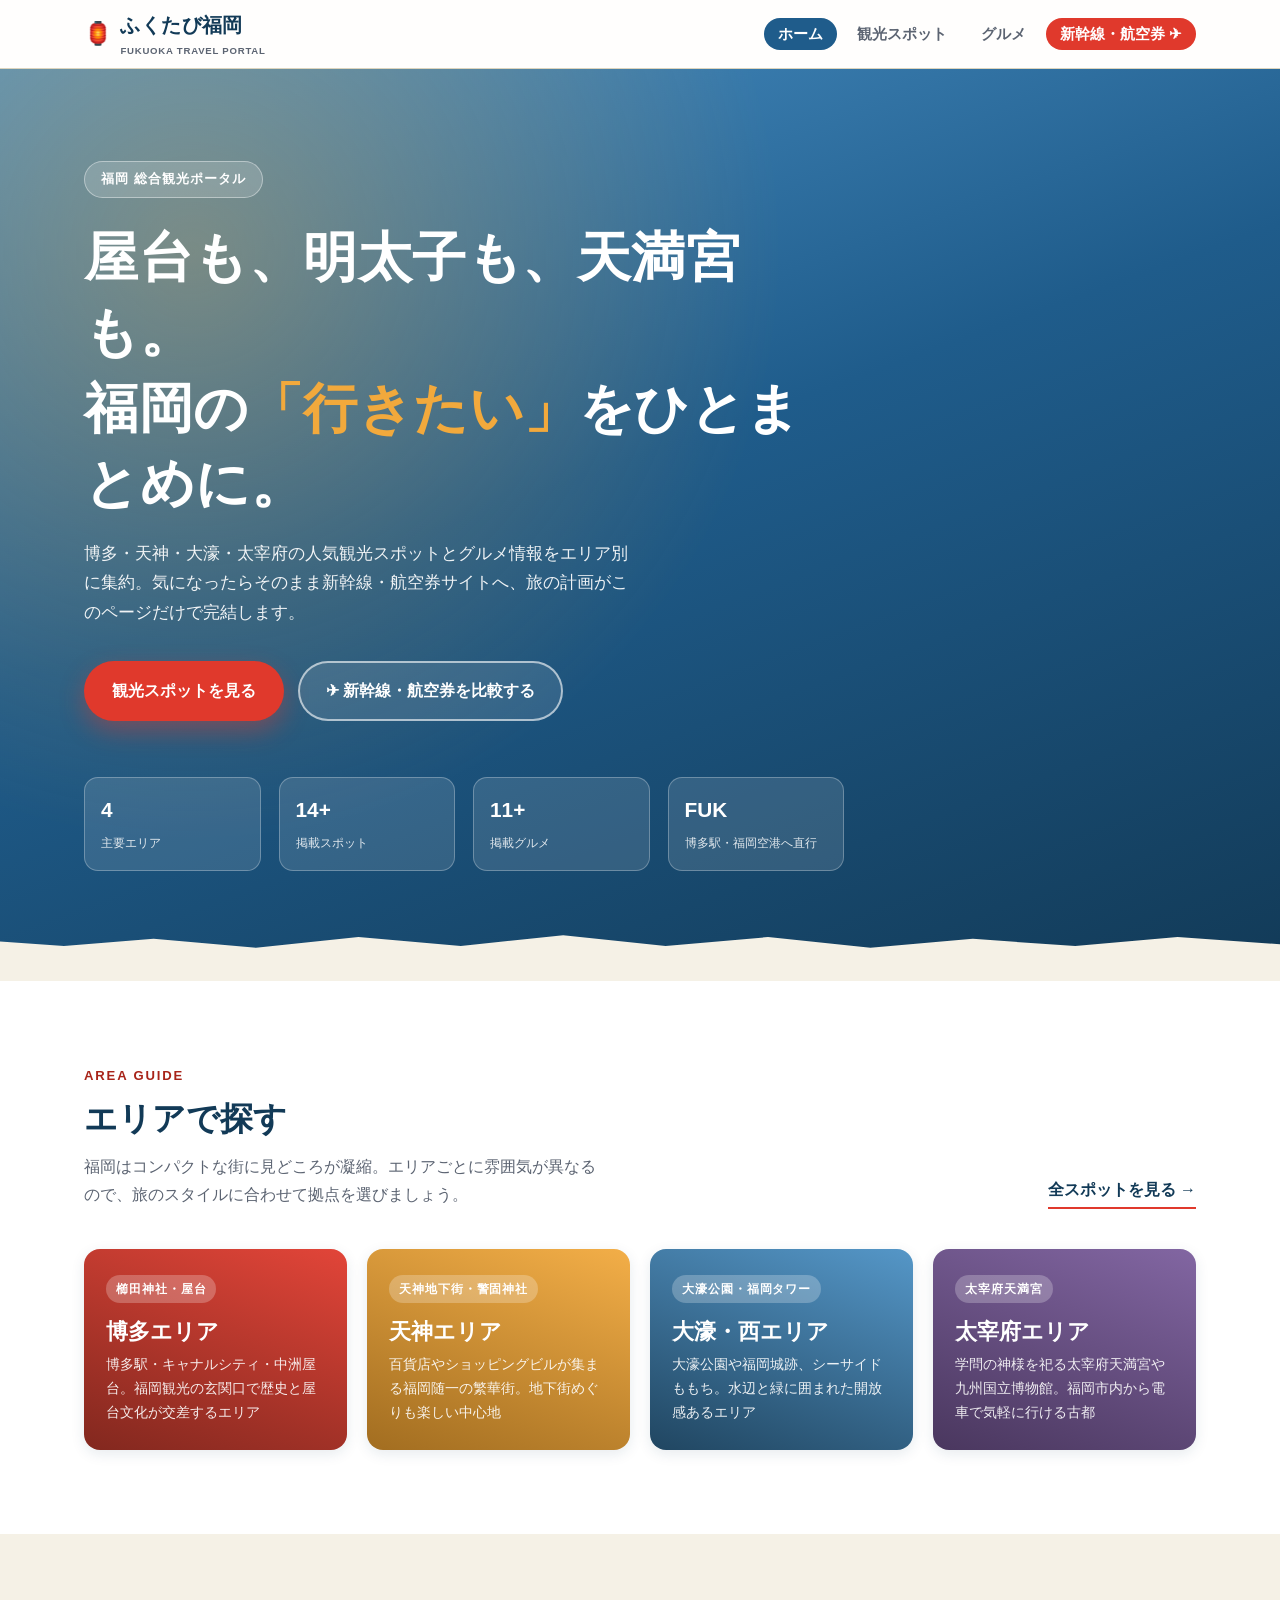
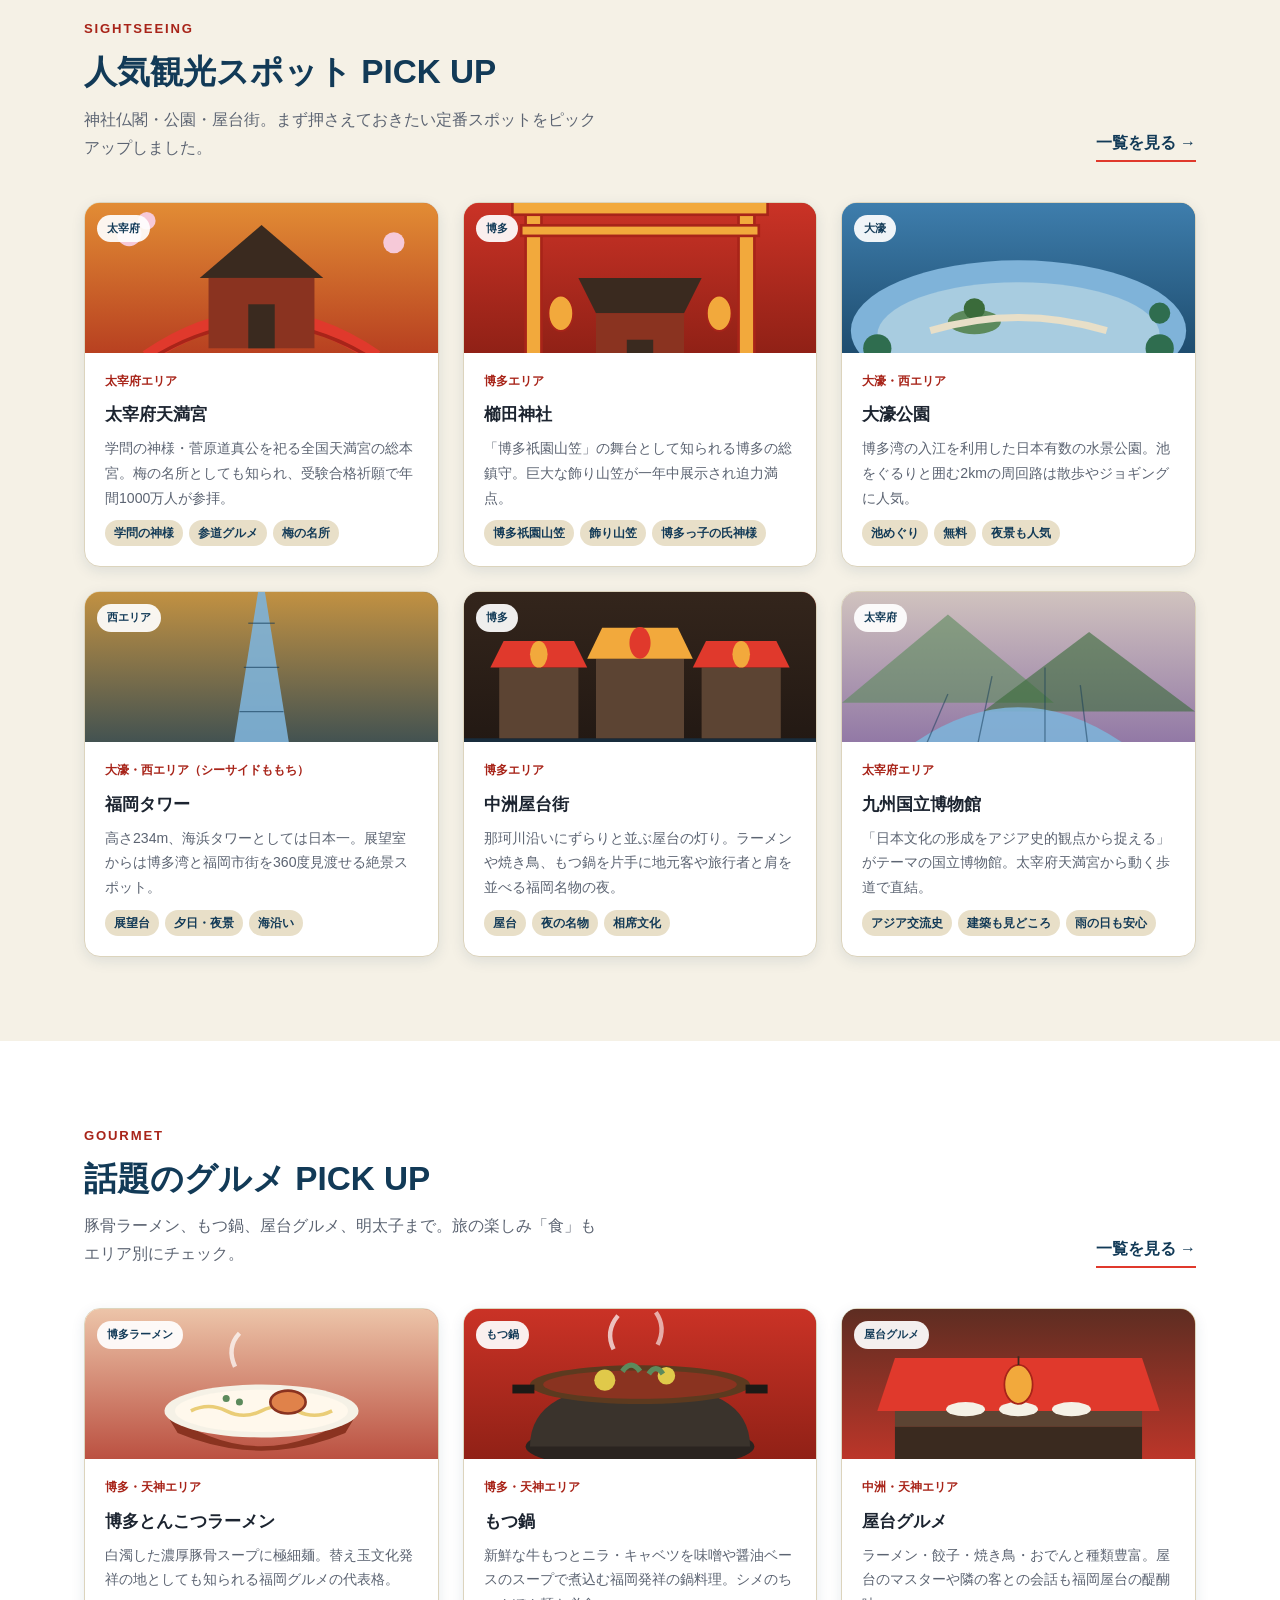
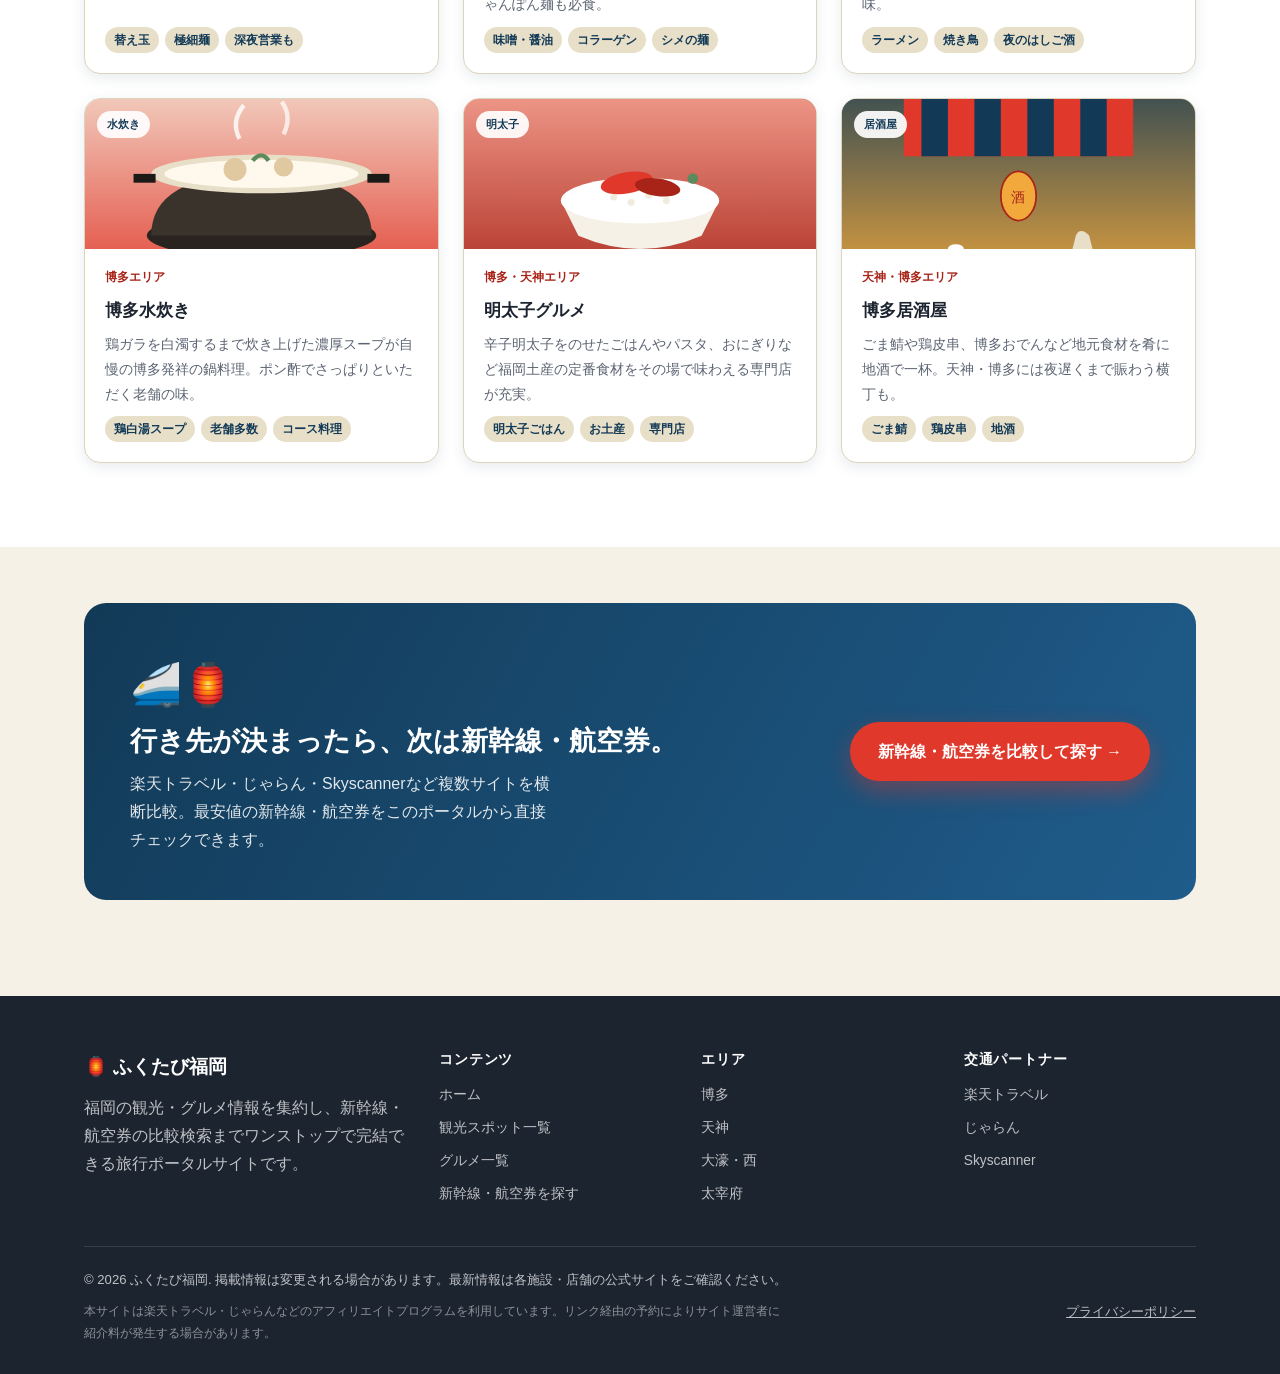
==== index.html @ 5c721b79 "Initial commit: ふくたび福岡 福岡観光ポータルサイト Co-Authored-By: Claude Sonnet 5 <noreply@anthropic.com>" ====
<!DOCTYPE html>
<html lang="ja">
<head>
<meta charset="UTF-8">
<meta name="viewport" content="width=device-width, initial-scale=1.0">
<title>ふくたび福岡｜福岡の観光・グルメ・交通ポータル</title>
<meta name="description" content="福岡（博多・天神・大濠・太宰府）の観光スポットとグルメ情報をエリア別に集約。新幹線・航空券の比較・予約サイトへもワンクリックでアクセスできる福岡旅行の総合ポータルサイトです。">
<link rel="icon" type="image/svg+xml" href="favicon.svg">
<meta property="og:type" content="website">
<meta property="og:site_name" content="ふくたび福岡">
<meta property="og:title" content="ふくたび福岡｜福岡の観光・グルメ・交通ポータル">
<meta property="og:description" content="福岡（博多・天神・大濠・太宰府）の観光スポットとグルメ情報をエリア別に集約。新幹線・航空券の比較・予約サイトへもワンクリックでアクセスできる福岡旅行の総合ポータルサイトです。">
<meta property="og:url" content="https://fukutabi-fukuoka.napoblog.com/">
<meta property="og:image" content="https://fukutabi-fukuoka.napoblog.com/images/og-image.png">
<meta property="og:locale" content="ja_JP">
<meta name="twitter:card" content="summary_large_image">
<meta name="twitter:title" content="ふくたび福岡｜福岡の観光・グルメ・交通ポータル">
<meta name="twitter:description" content="福岡の観光スポット・グルメ・新幹線/航空券をまるごと1サイトに。">
<meta name="twitter:image" content="https://fukutabi-fukuoka.napoblog.com/images/og-image.png">
<link rel="stylesheet" href="css/style.css">
<script async src="https://pagead2.googlesyndication.com/pagead/js/adsbygoogle.js?client=ca-pub-8398161859137802" crossorigin="anonymous"></script>
</head>
<body>

<header class="site-header">
  <div class="wrap">
    <a href="index.html" class="brand">
      <span class="flag">🏮</span>
      <span>ふくたび福岡<small>FUKUOKA TRAVEL PORTAL</small></span>
    </a>
    <button class="nav-toggle" aria-label="メニュー">☰</button>
    <nav class="main-nav">
      <ul>
        <li><a href="index.html" class="active">ホーム</a></li>
        <li><a href="spots.html">観光スポット</a></li>
        <li><a href="restaurants.html">グルメ</a></li>
        <li><a href="transport.html" class="cta">新幹線・航空券 ✈</a></li>
      </ul>
    </nav>
  </div>
</header>

<section class="hero">
  <div class="wrap">
    <span class="hero-eyebrow">福岡 総合観光ポータル</span>
    <h1>屋台も、明太子も、天満宮も。<br>福岡の<span>「行きたい」</span>をひとまとめに。</h1>
    <p>博多・天神・大濠・太宰府の人気観光スポットとグルメ情報をエリア別に集約。気になったらそのまま新幹線・航空券サイトへ、旅の計画がこのページだけで完結します。</p>
    <div class="hero-actions">
      <a href="spots.html" class="btn btn-primary">観光スポットを見る</a>
      <a href="transport.html" class="btn btn-ghost">✈ 新幹線・航空券を比較する</a>
    </div>
    <div class="hero-stats">
      <div><strong>4</strong><span>主要エリア</span></div>
      <div><strong>14+</strong><span>掲載スポット</span></div>
      <div><strong>11+</strong><span>掲載グルメ</span></div>
      <div><strong>FUK</strong><span>博多駅・福岡空港へ直行</span></div>
    </div>
  </div>
</section>

<section class="block alt">
  <div class="wrap">
    <div class="section-head">
      <div>
        <span class="kicker">AREA GUIDE</span>
        <h2>エリアで探す</h2>
        <p>福岡はコンパクトな街に見どころが凝縮。エリアごとに雰囲気が異なるので、旅のスタイルに合わせて拠点を選びましょう。</p>
      </div>
      <a href="spots.html" class="more">全スポットを見る →</a>
    </div>
    <div class="area-grid">
      <a class="area-card hakata" href="spots.html#area-hakata">
        <span class="tag">櫛田神社・屋台</span>
        <h3>博多エリア</h3>
        <p>博多駅・キャナルシティ・中洲屋台。福岡観光の玄関口で歴史と屋台文化が交差するエリア</p>
      </a>
      <a class="area-card tenjin" href="spots.html#area-tenjin">
        <span class="tag">天神地下街・警固神社</span>
        <h3>天神エリア</h3>
        <p>百貨店やショッピングビルが集まる福岡随一の繁華街。地下街めぐりも楽しい中心地</p>
      </a>
      <a class="area-card ohori" href="spots.html#area-ohori">
        <span class="tag">大濠公園・福岡タワー</span>
        <h3>大濠・西エリア</h3>
        <p>大濠公園や福岡城跡、シーサイドももち。水辺と緑に囲まれた開放感あるエリア</p>
      </a>
      <a class="area-card dazaifu" href="spots.html#area-dazaifu">
        <span class="tag">太宰府天満宮</span>
        <h3>太宰府エリア</h3>
        <p>学問の神様を祀る太宰府天満宮や九州国立博物館。福岡市内から電車で気軽に行ける古都</p>
      </a>
    </div>
  </div>
</section>

<section class="block">
  <div class="wrap">
    <div class="section-head">
      <div>
        <span class="kicker">SIGHTSEEING</span>
        <h2>人気観光スポット PICK UP</h2>
        <p>神社仏閣・公園・屋台街。まず押さえておきたい定番スポットをピックアップしました。</p>
      </div>
      <a href="spots.html" class="more">一覧を見る →</a>
    </div>
    <div class="card-grid">

      <div class="card">
        <div class="card-media" style="--m1:#f2a93c;--m2:#a82419"><img class="illust" src="images/dazaifu-tenmangu.svg" alt="太宰府天満宮"><span class="badge">太宰府</span></div>
        <div class="card-body">
          <span class="area-label">太宰府エリア</span>
          <h3>太宰府天満宮</h3>
          <p class="desc">学問の神様・菅原道真公を祀る全国天満宮の総本宮。梅の名所としても知られ、受験合格祈願で年間1000万人が参拝。</p>
          <div class="tag-row"><span>学問の神様</span><span>参道グルメ</span><span>梅の名所</span></div>
        </div>
      </div>

      <div class="card">
        <div class="card-media" style="--m1:#e0392c;--m2:#7a1a10"><img class="illust" src="images/kushida-jinja.svg" alt="櫛田神社"><span class="badge">博多</span></div>
        <div class="card-body">
          <span class="area-label">博多エリア</span>
          <h3>櫛田神社</h3>
          <p class="desc">「博多祇園山笠」の舞台として知られる博多の総鎮守。巨大な飾り山笠が一年中展示され迫力満点。</p>
          <div class="tag-row"><span>博多祇園山笠</span><span>飾り山笠</span><span>博多っ子の氏神様</span></div>
        </div>
      </div>

      <div class="card">
        <div class="card-media" style="--m1:#4a90c4;--m2:#123a57"><img class="illust" src="images/ohori-park.svg" alt="大濠公園"><span class="badge">大濠</span></div>
        <div class="card-body">
          <span class="area-label">大濠・西エリア</span>
          <h3>大濠公園</h3>
          <p class="desc">博多湾の入江を利用した日本有数の水景公園。池をぐるりと囲む2kmの周回路は散歩やジョギングに人気。</p>
          <div class="tag-row"><span>池めぐり</span><span>無料</span><span>夜景も人気</span></div>
        </div>
      </div>

      <div class="card">
        <div class="card-media" style="--m1:#f2a93c;--m2:#123a57"><img class="illust" src="images/fukuoka-tower.svg" alt="福岡タワー"><span class="badge">西エリア</span></div>
        <div class="card-body">
          <span class="area-label">大濠・西エリア（シーサイドももち）</span>
          <h3>福岡タワー</h3>
          <p class="desc">高さ234m、海浜タワーとしては日本一。展望室からは博多湾と福岡市街を360度見渡せる絶景スポット。</p>
          <div class="tag-row"><span>展望台</span><span>夕日・夜景</span><span>海沿い</span></div>
        </div>
      </div>

      <div class="card">
        <div class="card-media" style="--m1:#3a2a1f;--m2:#e0392c"><img class="illust" src="images/nakasu-yatai.svg" alt="中洲屋台街"><span class="badge">博多</span></div>
        <div class="card-body">
          <span class="area-label">博多エリア</span>
          <h3>中洲屋台街</h3>
          <p class="desc">那珂川沿いにずらりと並ぶ屋台の灯り。ラーメンや焼き鳥、もつ鍋を片手に地元客や旅行者と肩を並べる福岡名物の夜。</p>
          <div class="tag-row"><span>屋台</span><span>夜の名物</span><span>相席文化</span></div>
        </div>
      </div>

      <div class="card">
        <div class="card-media" style="--m1:#e8dfc8;--m2:#7a5c9c"><img class="illust" src="images/kyushu-museum.svg" alt="九州国立博物館"><span class="badge">太宰府</span></div>
        <div class="card-body">
          <span class="area-label">太宰府エリア</span>
          <h3>九州国立博物館</h3>
          <p class="desc">「日本文化の形成をアジア史的観点から捉える」がテーマの国立博物館。太宰府天満宮から動く歩道で直結。</p>
          <div class="tag-row"><span>アジア交流史</span><span>建築も見どころ</span><span>雨の日も安心</span></div>
        </div>
      </div>

    </div>
  </div>
</section>

<section class="block alt">
  <div class="wrap">
    <div class="section-head">
      <div>
        <span class="kicker">GOURMET</span>
        <h2>話題のグルメ PICK UP</h2>
        <p>豚骨ラーメン、もつ鍋、屋台グルメ、明太子まで。旅の楽しみ「食」もエリア別にチェック。</p>
      </div>
      <a href="restaurants.html" class="more">一覧を見る →</a>
    </div>
    <div class="card-grid">

      <div class="card">
        <div class="card-media" style="--m1:#fff0d0;--m2:#a82419"><img class="illust" src="images/hakata-ramen1.svg" alt="博多とんこつラーメン"><span class="badge">博多ラーメン</span></div>
        <div class="card-body">
          <span class="area-label">博多・天神エリア</span>
          <h3>博多とんこつラーメン</h3>
          <p class="desc">白濁した濃厚豚骨スープに極細麺。替え玉文化発祥の地としても知られる福岡グルメの代表格。</p>
          <div class="tag-row"><span>替え玉</span><span>極細麺</span><span>深夜営業も</span></div>
        </div>
      </div>

      <div class="card">
        <div class="card-media" style="--m1:#e0392c;--m2:#7a1a10"><img class="illust" src="images/motsunabe1.svg" alt="もつ鍋"><span class="badge">もつ鍋</span></div>
        <div class="card-body">
          <span class="area-label">博多・天神エリア</span>
          <h3>もつ鍋</h3>
          <p class="desc">新鮮な牛もつとニラ・キャベツを味噌や醤油ベースのスープで煮込む福岡発祥の鍋料理。シメのちゃんぽん麺も必食。</p>
          <div class="tag-row"><span>味噌・醤油</span><span>コラーゲン</span><span>シメの麺</span></div>
        </div>
      </div>

      <div class="card">
        <div class="card-media" style="--m1:#3a2a1f;--m2:#f2a93c"><img class="illust" src="images/nakasu-yatai2.svg" alt="屋台グルメ"><span class="badge">屋台グルメ</span></div>
        <div class="card-body">
          <span class="area-label">中洲・天神エリア</span>
          <h3>屋台グルメ</h3>
          <p class="desc">ラーメン・餃子・焼き鳥・おでんと種類豊富。屋台のマスターや隣の客との会話も福岡屋台の醍醐味。</p>
          <div class="tag-row"><span>ラーメン</span><span>焼き鳥</span><span>夜のはしご酒</span></div>
        </div>
      </div>

      <div class="card">
        <div class="card-media" style="--m1:#f6efe0;--m2:#e0392c"><img class="illust" src="images/mizutaki1.svg" alt="博多水炊き"><span class="badge">水炊き</span></div>
        <div class="card-body">
          <span class="area-label">博多エリア</span>
          <h3>博多水炊き</h3>
          <p class="desc">鶏ガラを白濁するまで炊き上げた濃厚スープが自慢の博多発祥の鍋料理。ポン酢でさっぱりといただく老舗の味。</p>
          <div class="tag-row"><span>鶏白湯スープ</span><span>老舗多数</span><span>コース料理</span></div>
        </div>
      </div>

      <div class="card">
        <div class="card-media" style="--m1:#ffb3a3;--m2:#a82419"><img class="illust" src="images/mentaiko1.svg" alt="明太子グルメ"><span class="badge">明太子</span></div>
        <div class="card-body">
          <span class="area-label">博多・天神エリア</span>
          <h3>明太子グルメ</h3>
          <p class="desc">辛子明太子をのせたごはんやパスタ、おにぎりなど福岡土産の定番食材をその場で味わえる専門店が充実。</p>
          <div class="tag-row"><span>明太子ごはん</span><span>お土産</span><span>専門店</span></div>
        </div>
      </div>

      <div class="card">
        <div class="card-media" style="--m1:#123a57;--m2:#f2a93c"><img class="illust" src="images/izakaya1.svg" alt="博多居酒屋"><span class="badge">居酒屋</span></div>
        <div class="card-body">
          <span class="area-label">天神・博多エリア</span>
          <h3>博多居酒屋</h3>
          <p class="desc">ごま鯖や鶏皮串、博多おでんなど地元食材を肴に地酒で一杯。天神・博多には夜遅くまで賑わう横丁も。</p>
          <div class="tag-row"><span>ごま鯖</span><span>鶏皮串</span><span>地酒</span></div>
        </div>
      </div>

    </div>
  </div>
</section>

<section class="block tight">
  <div class="wrap">
    <div class="flight-band">
      <div>
        <span class="planes">🚄🏮</span>
        <h2>行き先が決まったら、次は新幹線・航空券。</h2>
        <p>楽天トラベル・じゃらん・Skyscannerなど複数サイトを横断比較。最安値の新幹線・航空券をこのポータルから直接チェックできます。</p>
      </div>
      <a href="transport.html" class="btn btn-primary">新幹線・航空券を比較して探す →</a>
    </div>
  </div>
</section>

<footer class="site-footer">
  <div class="wrap">
    <div class="footer-grid">
      <div>
        <div class="footer-brand">🏮 ふくたび福岡</div>
        <p>福岡の観光・グルメ情報を集約し、新幹線・航空券の比較検索までワンストップで完結できる旅行ポータルサイトです。</p>
      </div>
      <div>
        <h4>コンテンツ</h4>
        <ul>
          <li><a href="index.html">ホーム</a></li>
          <li><a href="spots.html">観光スポット一覧</a></li>
          <li><a href="restaurants.html">グルメ一覧</a></li>
          <li><a href="transport.html">新幹線・航空券を探す</a></li>
        </ul>
      </div>
      <div>
        <h4>エリア</h4>
        <ul>
          <li><a href="spots.html#area-hakata">博多</a></li>
          <li><a href="spots.html#area-tenjin">天神</a></li>
          <li><a href="spots.html#area-ohori">大濠・西</a></li>
          <li><a href="spots.html#area-dazaifu">太宰府</a></li>
        </ul>
      </div>
      <div>
        <h4>交通パートナー</h4>
        <ul>
          <li><a href="transport.html">楽天トラベル</a></li>
          <li><a href="transport.html">じゃらん</a></li>
          <li><a href="transport.html">Skyscanner</a></li>
        </ul>
      </div>
    </div>
    <div class="footer-note">
      <span>© 2026 ふくたび福岡. 掲載情報は変更される場合があります。最新情報は各施設・店舗の公式サイトをご確認ください。</span>
      <span class="disclaimer">本サイトは楽天トラベル・じゃらんなどのアフィリエイトプログラムを利用しています。リンク経由の予約によりサイト運営者に紹介料が発生する場合があります。</span>
      <a href="privacy.html" style="color:rgba(255,255,255,0.7);text-decoration:underline;font-size:0.82rem;">プライバシーポリシー</a>
    </div>
  </div>
</footer>

<script src="js/main.js"></script>
</body>
</html>
---- css/style.css ----
/* ===================================================================
   福岡観光ポータル「ふくたび福岡」共通スタイル
=================================================================== */

:root {
  --sea: #1f5c8b;
  --sea-deep: #123a57;
  --sea-light: #4a90c4;
  --sand: #f5f1e6;
  --sand-deep: #e8dfc8;
  --coral: #e0392c;
  --coral-deep: #a82419;
  --sunset: #f2a93c;
  --ink: #1c2430;
  --ink-soft: #5c6472;
  --line: #dcd4bd;
  --white: #ffffff;
  --radius: 16px;
  --shadow: 0 10px 30px rgba(18, 58, 87, 0.14);
  --shadow-sm: 0 4px 14px rgba(18, 58, 87, 0.10);
  --max: 1160px;
  font-size: 16px;
}

* { box-sizing: border-box; }

html { scroll-behavior: smooth; }

body {
  margin: 0;
  font-family: "Hiragino Sans", "Noto Sans JP", "Yu Gothic", "Segoe UI", sans-serif;
  color: var(--ink);
  background: var(--sand);
  line-height: 1.75;
  -webkit-font-smoothing: antialiased;
}

a { color: inherit; text-decoration: none; }
img { max-width: 100%; display: block; }
ul { margin: 0; padding: 0; list-style: none; }
h1, h2, h3, h4 { margin: 0; line-height: 1.4; }
p { margin: 0; }

.wrap {
  max-width: var(--max);
  margin: 0 auto;
  padding: 0 24px;
}

/* ---------- Header ---------- */
.site-header {
  position: sticky;
  top: 0;
  z-index: 100;
  background: rgba(255, 255, 255, 0.92);
  backdrop-filter: blur(8px);
  border-bottom: 1px solid var(--line);
}

.site-header .wrap {
  display: flex;
  align-items: center;
  justify-content: space-between;
  height: 68px;
}

.brand {
  display: flex;
  align-items: center;
  gap: 8px;
  font-size: 1.25rem;
  font-weight: 800;
  color: var(--sea-deep);
  letter-spacing: 0.02em;
}
.brand .flag { font-size: 1.4rem; }
.brand small {
  font-size: 0.6rem;
  font-weight: 600;
  color: var(--ink-soft);
  display: block;
  letter-spacing: 0.08em;
}

.main-nav ul {
  display: flex;
  gap: 6px;
  align-items: center;
}

.main-nav a {
  padding: 8px 14px;
  border-radius: 999px;
  font-size: 0.92rem;
  font-weight: 600;
  color: var(--ink-soft);
  transition: background 0.15s, color 0.15s;
  white-space: nowrap;
}

.main-nav a:hover,
.main-nav a.active {
  background: var(--sea);
  color: var(--white);
}

.main-nav a.cta {
  background: var(--coral);
  color: var(--white);
}
.main-nav a.cta:hover { background: var(--coral-deep); }

.nav-toggle {
  display: none;
  background: none;
  border: none;
  font-size: 1.5rem;
  color: var(--sea-deep);
  cursor: pointer;
}

/* ---------- Hero ---------- */
.hero {
  position: relative;
  padding: 92px 0 110px;
  background:
    radial-gradient(circle at 15% 20%, rgba(242, 169, 60, 0.35), transparent 45%),
    linear-gradient(160deg, var(--sea-light) 0%, var(--sea) 45%, var(--sea-deep) 100%);
  color: var(--white);
  overflow: hidden;
}

.hero::after {
  content: "";
  position: absolute;
  left: 0; right: 0; bottom: -1px;
  height: 90px;
  background: var(--sand);
  clip-path: polygon(0 55%, 5% 60%, 12% 52%, 20% 62%, 28% 50%, 36% 60%, 44% 48%, 52% 60%, 60% 50%, 68% 62%, 76% 52%, 84% 60%, 92% 50%, 100% 58%, 100% 100%, 0 100%);
}

.hero .wrap { position: relative; z-index: 2; }

.hero-eyebrow {
  display: inline-block;
  padding: 6px 16px;
  border-radius: 999px;
  background: rgba(255, 255, 255, 0.16);
  border: 1px solid rgba(255, 255, 255, 0.4);
  font-size: 0.82rem;
  font-weight: 700;
  letter-spacing: 0.08em;
  margin-bottom: 22px;
}

.hero h1 {
  font-size: clamp(2.1rem, 4.2vw, 3.4rem);
  font-weight: 800;
  letter-spacing: 0.01em;
  max-width: 760px;
}

.hero h1 span { color: var(--sunset); }

.hero p {
  margin-top: 18px;
  max-width: 560px;
  font-size: 1.05rem;
  color: rgba(255, 255, 255, 0.92);
}

.hero-actions {
  margin-top: 34px;
  display: flex;
  gap: 14px;
  flex-wrap: wrap;
}

.btn {
  display: inline-flex;
  align-items: center;
  gap: 8px;
  padding: 14px 26px;
  border-radius: 999px;
  font-weight: 700;
  font-size: 0.98rem;
  border: 2px solid transparent;
  cursor: pointer;
  transition: transform 0.15s, box-shadow 0.15s, background 0.15s;
}
.btn:hover { transform: translateY(-2px); }

.btn-primary {
  background: var(--coral);
  color: var(--white);
  box-shadow: 0 10px 24px rgba(224, 57, 44, 0.4);
}
.btn-primary:hover { background: var(--coral-deep); }

.btn-ghost {
  background: rgba(255, 255, 255, 0.1);
  border-color: rgba(255, 255, 255, 0.6);
  color: var(--white);
}
.btn-ghost:hover { background: rgba(255, 255, 255, 0.22); }

.btn-outline {
  background: transparent;
  border-color: var(--sea);
  color: var(--sea-deep);
}
.btn-outline:hover { background: var(--sea); color: var(--white); }

.hero-stats {
  position: relative;
  z-index: 2;
  margin-top: 56px;
  display: grid;
  grid-template-columns: repeat(4, 1fr);
  gap: 18px;
  max-width: 760px;
}
.hero-stats div {
  background: rgba(255, 255, 255, 0.12);
  border: 1px solid rgba(255, 255, 255, 0.28);
  border-radius: 14px;
  padding: 14px 16px;
}
.hero-stats strong { display: block; font-size: 1.3rem; }
.hero-stats span { font-size: 0.78rem; color: rgba(255, 255, 255, 0.85); }

/* ---------- Section shell ---------- */
section.block { padding: 84px 0; }
section.block.tight { padding: 56px 0; }
section.block.alt { background: var(--white); }

.section-head {
  display: flex;
  align-items: flex-end;
  justify-content: space-between;
  gap: 20px;
  margin-bottom: 40px;
  flex-wrap: wrap;
}

.section-head .kicker {
  color: var(--coral-deep);
  font-weight: 800;
  font-size: 0.82rem;
  letter-spacing: 0.14em;
  margin-bottom: 8px;
  display: block;
}

.section-head h2 {
  font-size: clamp(1.5rem, 2.6vw, 2.1rem);
  font-weight: 800;
  color: var(--sea-deep);
}

.section-head p { color: var(--ink-soft); margin-top: 10px; max-width: 520px; }

.section-head .more {
  font-weight: 700;
  color: var(--sea-deep);
  border-bottom: 2px solid var(--coral);
  padding-bottom: 3px;
  white-space: nowrap;
}

/* ---------- Area cards ---------- */
.area-grid {
  display: grid;
  grid-template-columns: repeat(4, 1fr);
  gap: 20px;
}

.area-card {
  position: relative;
  border-radius: var(--radius);
  padding: 26px 22px;
  min-height: 190px;
  display: flex;
  flex-direction: column;
  justify-content: flex-end;
  color: var(--white);
  overflow: hidden;
  box-shadow: var(--shadow-sm);
  transition: transform 0.2s, box-shadow 0.2s;
}
.area-card:hover { transform: translateY(-4px); box-shadow: var(--shadow); }

.area-card::before {
  content: "";
  position: absolute; inset: 0;
  background: linear-gradient(200deg, var(--g1), var(--g2));
  opacity: 0.94;
}
.area-card.hakata { --g1: #e0392c; --g2: #7a1a10; }
.area-card.tenjin { --g1: #f2a93c; --g2: #9c6412; }
.area-card.ohori { --g1: #4a90c4; --g2: #123a57; }
.area-card.dazaifu { --g1: #7a5c9c; --g2: #3e2a54; }

.area-card > * { position: relative; z-index: 1; }
.area-card .tag {
  font-size: 0.72rem;
  font-weight: 700;
  letter-spacing: 0.08em;
  background: rgba(255, 255, 255, 0.24);
  padding: 4px 10px;
  border-radius: 999px;
  align-self: flex-start;
  margin-bottom: auto;
}
.area-card h3 { font-size: 1.35rem; font-weight: 800; margin-top: 14px; }
.area-card p { font-size: 0.85rem; margin-top: 6px; color: rgba(255, 255, 255, 0.9); }

/* ---------- Card grid (spots / gourmet) ---------- */
.card-grid {
  display: grid;
  grid-template-columns: repeat(3, 1fr);
  gap: 24px;
}

.card {
  background: var(--white);
  border: 1px solid var(--line);
  border-radius: var(--radius);
  overflow: hidden;
  box-shadow: var(--shadow-sm);
  display: flex;
  flex-direction: column;
  transition: transform 0.2s, box-shadow 0.2s;
}
.card:hover { transform: translateY(-4px); box-shadow: var(--shadow); }

.card-media {
  height: 150px;
  background: linear-gradient(135deg, var(--m1), var(--m2));
  position: relative;
  overflow: hidden;
  display: flex;
  align-items: flex-end;
  padding: 14px;
}
.card-media img.illust {
  position: absolute;
  inset: 0;
  width: 100%;
  height: 100%;
  object-fit: cover;
}
.card-media .emoji { position: relative; z-index: 1; font-size: 2.4rem; filter: drop-shadow(0 4px 6px rgba(0,0,0,0.15)); }
.card-media .badge {
  position: absolute;
  top: 12px; left: 12px;
  background: rgba(255, 255, 255, 0.92);
  color: var(--sea-deep);
  font-size: 0.7rem;
  font-weight: 800;
  padding: 4px 10px;
  border-radius: 999px;
}

.card-body {
  padding: 18px 20px 20px;
  display: flex;
  flex-direction: column;
  gap: 10px;
  flex: 1;
}

.card-body h3 { font-size: 1.08rem; font-weight: 800; color: var(--ink); }
.card-body .area-label { font-size: 0.76rem; color: var(--coral-deep); font-weight: 700; }
.card-body p.desc { font-size: 0.88rem; color: var(--ink-soft); flex: 1; }

.tag-row { display: flex; flex-wrap: wrap; gap: 6px; }
.tag-row span {
  font-size: 0.72rem;
  background: var(--sand-deep);
  color: var(--sea-deep);
  padding: 3px 9px;
  border-radius: 999px;
  font-weight: 700;
}

.card-footer {
  display: flex;
  align-items: center;
  justify-content: space-between;
  margin-top: 4px;
  padding-top: 12px;
  border-top: 1px dashed var(--line);
}
.card-footer a {
  font-size: 0.82rem;
  font-weight: 700;
  color: var(--sea-deep);
}
.card-footer a:hover { color: var(--coral-deep); }

/* ---------- Transport CTA band ---------- */
.flight-band {
  background: linear-gradient(120deg, var(--sea-deep), var(--sea));
  color: var(--white);
  border-radius: 22px;
  padding: 46px;
  display: flex;
  align-items: center;
  justify-content: space-between;
  gap: 30px;
  flex-wrap: wrap;
}
.flight-band h2 { font-size: 1.7rem; font-weight: 800; }
.flight-band p { margin-top: 10px; color: rgba(255,255,255,0.88); max-width: 420px; }
.flight-band .planes { font-size: 2.6rem; }

/* ---------- Footer ---------- */
.site-footer {
  background: var(--ink);
  color: rgba(255, 255, 255, 0.72);
  padding: 54px 0 30px;
  margin-top: 40px;
}
.footer-grid {
  display: grid;
  grid-template-columns: 1.4fr 1fr 1fr 1fr;
  gap: 30px;
  padding-bottom: 30px;
  border-bottom: 1px solid rgba(255,255,255,0.12);
}
.footer-grid h4 {
  color: var(--white);
  font-size: 0.85rem;
  letter-spacing: 0.06em;
  margin-bottom: 14px;
}
.footer-grid ul li { margin-bottom: 9px; font-size: 0.86rem; }
.footer-grid ul a:hover { color: var(--sunset); }
.footer-brand { font-size: 1.2rem; font-weight: 800; color: var(--white); margin-bottom: 10px; }
.footer-note { font-size: 0.82rem; margin-top: 22px; display: flex; justify-content: space-between; flex-wrap: wrap; gap: 10px; }
.footer-note .disclaimer { max-width: 700px; color: rgba(255,255,255,0.5); font-size: 0.76rem; }

/* ---------- Page header (sub pages) ---------- */
.page-hero {
  padding: 56px 0 40px;
  background: linear-gradient(160deg, var(--sea-light), var(--sea));
  color: var(--white);
}
.page-hero .kicker {
  font-weight: 800; font-size: 0.8rem; letter-spacing: 0.12em;
  color: var(--sunset);
  display: block; margin-bottom: 10px;
}
.page-hero h1 { font-size: clamp(1.7rem, 3vw, 2.3rem); font-weight: 800; }
.page-hero p { margin-top: 12px; max-width: 620px; color: rgba(255,255,255,0.9); }

.breadcrumb { font-size: 0.8rem; margin-top: 18px; color: rgba(255,255,255,0.75); }
.breadcrumb a { text-decoration: underline; }

/* ---------- Filter tabs ---------- */
.filter-tabs {
  display: flex;
  flex-wrap: wrap;
  gap: 10px;
  margin-bottom: 34px;
}
.filter-tabs button {
  padding: 9px 18px;
  border-radius: 999px;
  border: 2px solid var(--line);
  background: var(--white);
  font-weight: 700;
  font-size: 0.85rem;
  color: var(--ink-soft);
  cursor: pointer;
  transition: all 0.15s;
}
.filter-tabs button:hover { border-color: var(--sea); color: var(--sea-deep); }
.filter-tabs button.active {
  background: var(--sea);
  border-color: var(--sea);
  color: var(--white);
}

.area-heading {
  display: flex;
  align-items: center;
  gap: 12px;
  margin: 52px 0 24px;
}
.area-heading:first-of-type { margin-top: 0; }
.area-heading .dot {
  width: 10px; height: 10px; border-radius: 50%; background: var(--coral);
}
.area-heading h2 { font-size: 1.3rem; font-weight: 800; color: var(--sea-deep); }
.area-heading .count { font-size: 0.78rem; color: var(--ink-soft); font-weight: 600; }

/* ---------- Transport page ---------- */
.search-panel {
  background: var(--white);
  border-radius: var(--radius);
  box-shadow: var(--shadow);
  padding: 30px;
  margin-top: -70px;
  position: relative;
  z-index: 5;
  display: grid;
  grid-template-columns: 1fr 1fr auto;
  gap: 18px;
  align-items: end;
}
.field label {
  display: block;
  font-size: 0.78rem;
  font-weight: 700;
  color: var(--ink-soft);
  margin-bottom: 6px;
}
.field select, .field input {
  width: 100%;
  padding: 12px 14px;
  border-radius: 10px;
  border: 1.5px solid var(--line);
  font-size: 0.95rem;
  font-family: inherit;
  background: var(--sand);
  color: var(--ink);
}
.search-panel .btn-primary { height: 48px; padding: 0 30px; }

.partner-grid {
  display: grid;
  grid-template-columns: repeat(3, 1fr);
  gap: 22px;
}
.partner-card {
  background: var(--white);
  border: 1px solid var(--line);
  border-radius: var(--radius);
  padding: 26px;
  box-shadow: var(--shadow-sm);
  display: flex;
  flex-direction: column;
  gap: 12px;
}
.partner-card .logo-badge {
  width: 52px; height: 52px;
  border-radius: 14px;
  display: flex; align-items: center; justify-content: center;
  font-size: 1.5rem;
  color: var(--white);
  font-weight: 800;
}
.partner-card h3 { font-size: 1.08rem; font-weight: 800; }
.partner-card p { font-size: 0.86rem; color: var(--ink-soft); flex: 1; }
.partner-card .btn { align-self: flex-start; }

.steps {
  display: grid;
  grid-template-columns: repeat(3, 1fr);
  gap: 22px;
}
.step {
  background: var(--white);
  border-radius: var(--radius);
  padding: 24px;
  border: 1px solid var(--line);
}
.step .num {
  width: 34px; height: 34px;
  border-radius: 50%;
  background: var(--coral);
  color: var(--white);
  font-weight: 800;
  display: flex; align-items: center; justify-content: center;
  margin-bottom: 14px;
}
.step h3 { font-size: 1rem; font-weight: 800; margin-bottom: 6px; }
.step p { font-size: 0.86rem; color: var(--ink-soft); }

.info-box {
  background: var(--sand-deep);
  border: 1px solid var(--line);
  border-radius: var(--radius);
  padding: 22px 26px;
  font-size: 0.86rem;
  color: var(--ink-soft);
}
.info-box strong { color: var(--ink); }

/* ---------- Legal page ---------- */
.legal { padding: 64px 0 90px; }
.legal .wrap { max-width: 820px; }
.legal h2 { font-size: 1.25rem; font-weight: 800; color: var(--sea-deep); margin: 44px 0 14px; }
.legal h2:first-of-type { margin-top: 0; }
.legal p, .legal li { color: var(--ink-soft); font-size: 0.95rem; line-height: 1.9; }
.legal ul { padding-left: 1.4em; list-style: disc; }
.legal li { margin-bottom: 6px; }
.legal .updated { font-size: 0.82rem; color: var(--ink-soft); margin-top: 10px; }

/* ---------- Responsive ---------- */
@media (max-width: 980px) {
  .area-grid { grid-template-columns: repeat(2, 1fr); }
  .card-grid { grid-template-columns: repeat(2, 1fr); }
  .footer-grid { grid-template-columns: 1fr 1fr; }
  .partner-grid, .steps { grid-template-columns: 1fr; }
  .search-panel { grid-template-columns: 1fr; }
}

@media (max-width: 720px) {
  .main-nav { position: fixed; top: 68px; left: 0; right: 0; background: var(--white);
    flex-direction: column; padding: 12px 20px 20px; border-bottom: 1px solid var(--line);
    transform: translateY(-130%); transition: transform 0.2s; box-shadow: var(--shadow);
  }
  .main-nav.open { transform: translateY(0); }
  .main-nav ul { flex-direction: column; align-items: stretch; width: 100%; }
  .main-nav a { display: block; text-align: center; }
  .nav-toggle { display: block; }
  .hero-stats { grid-template-columns: repeat(2, 1fr); }
  .area-grid, .card-grid { grid-template-columns: 1fr; }
  .footer-grid { grid-template-columns: 1fr; }
  .flight-band { flex-direction: column; text-align: center; }
  section.block { padding: 56px 0; }
}
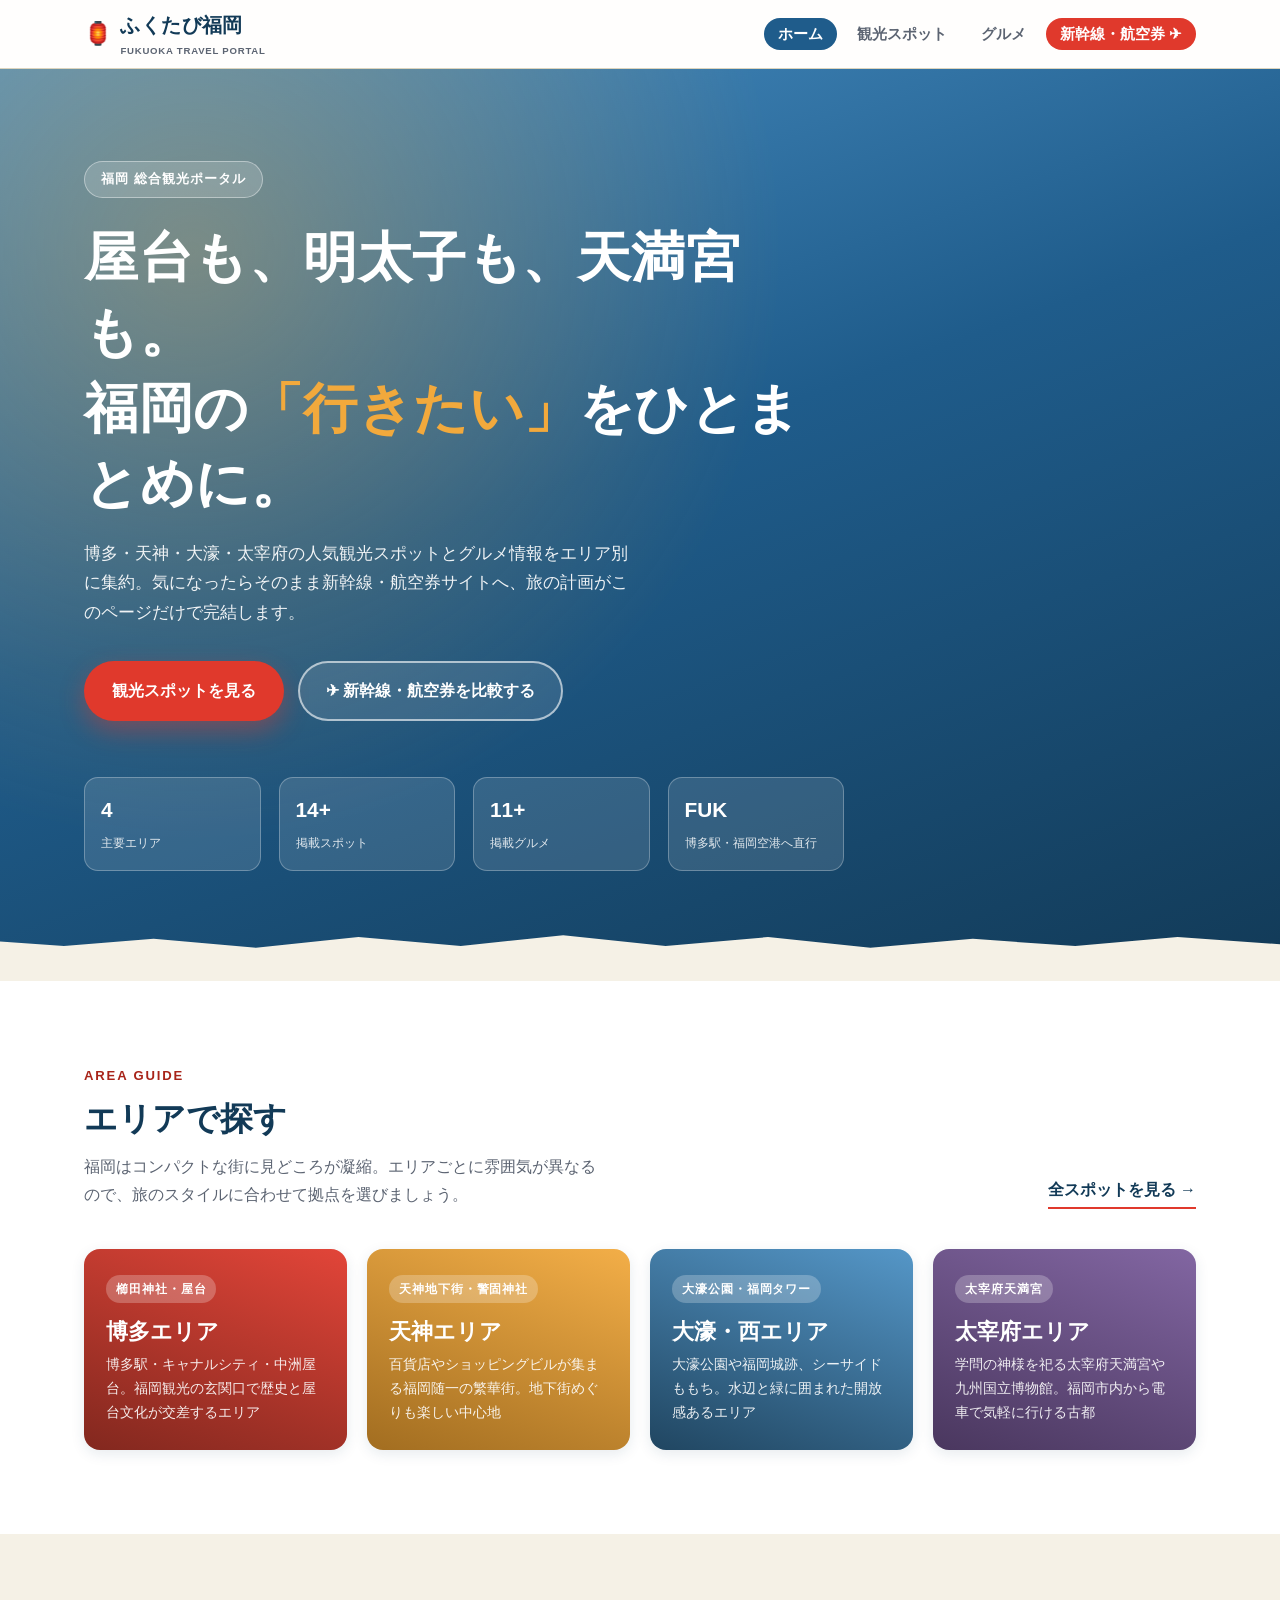
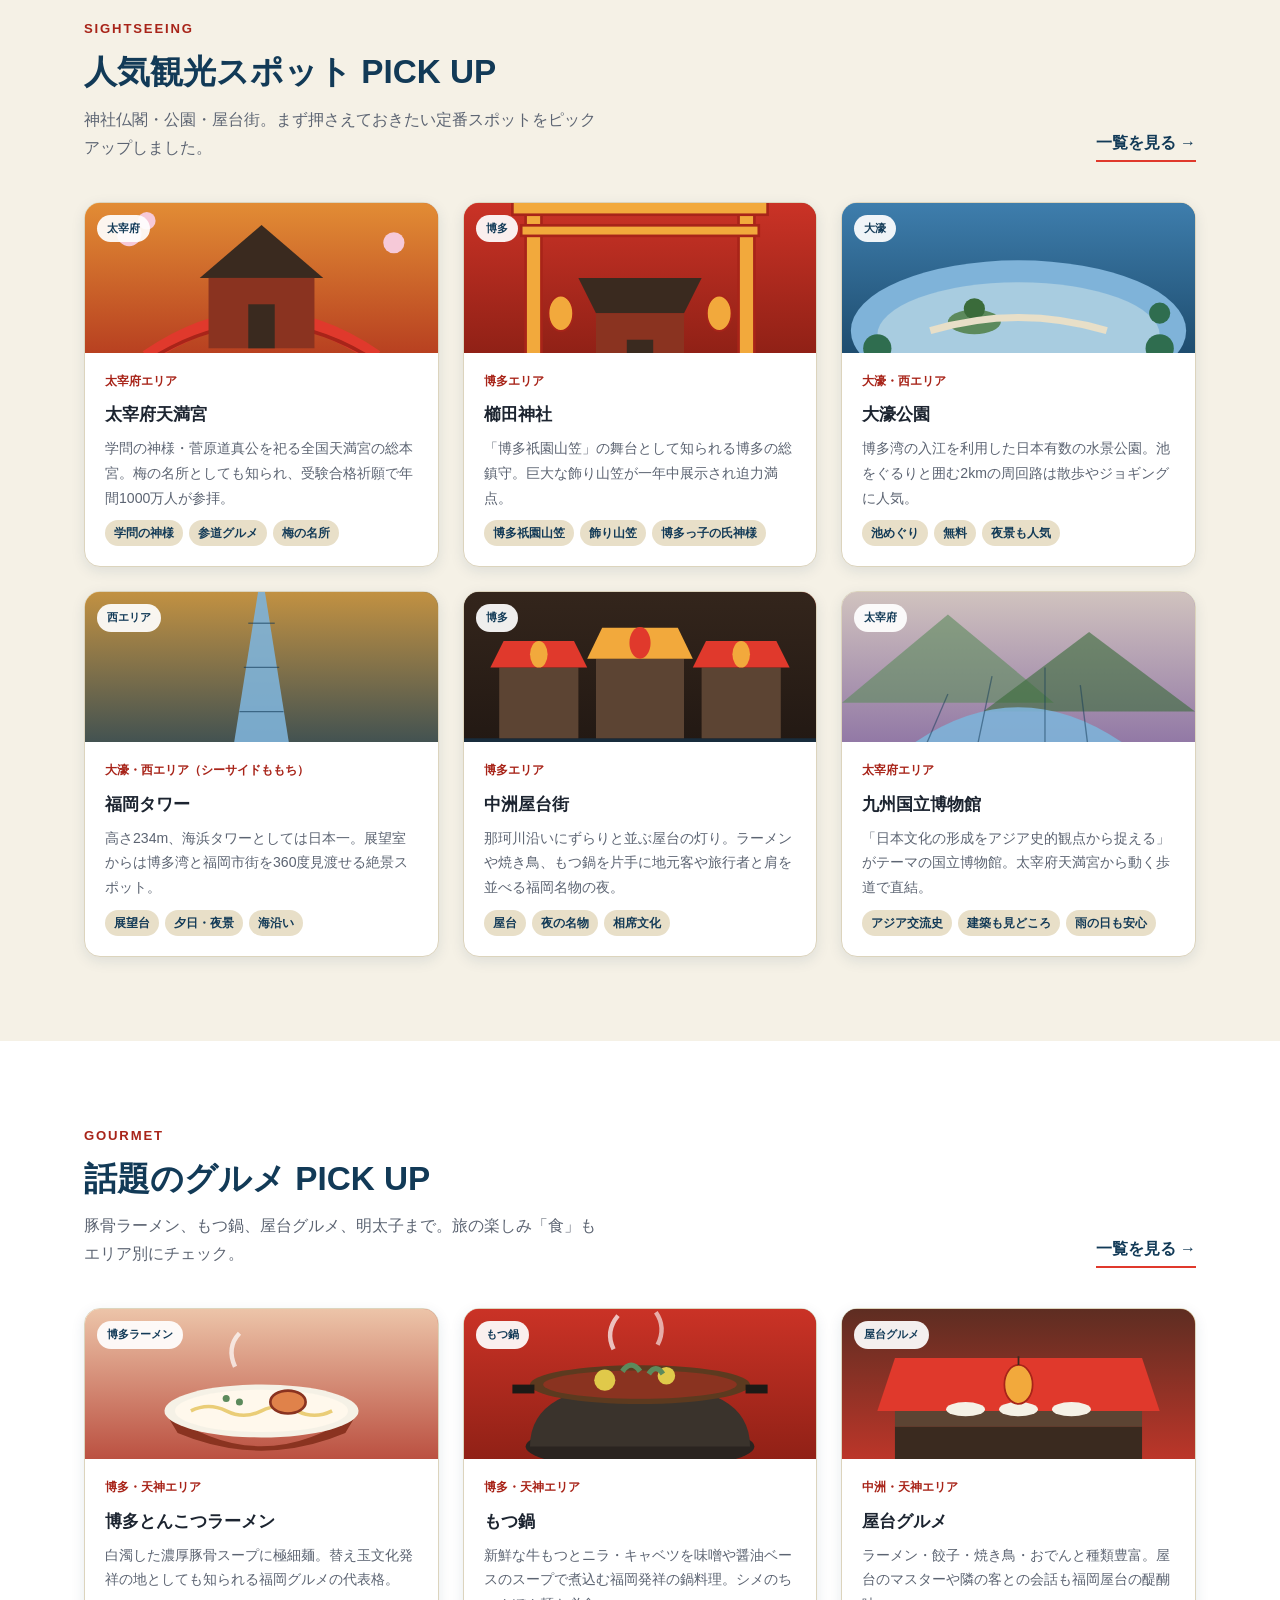
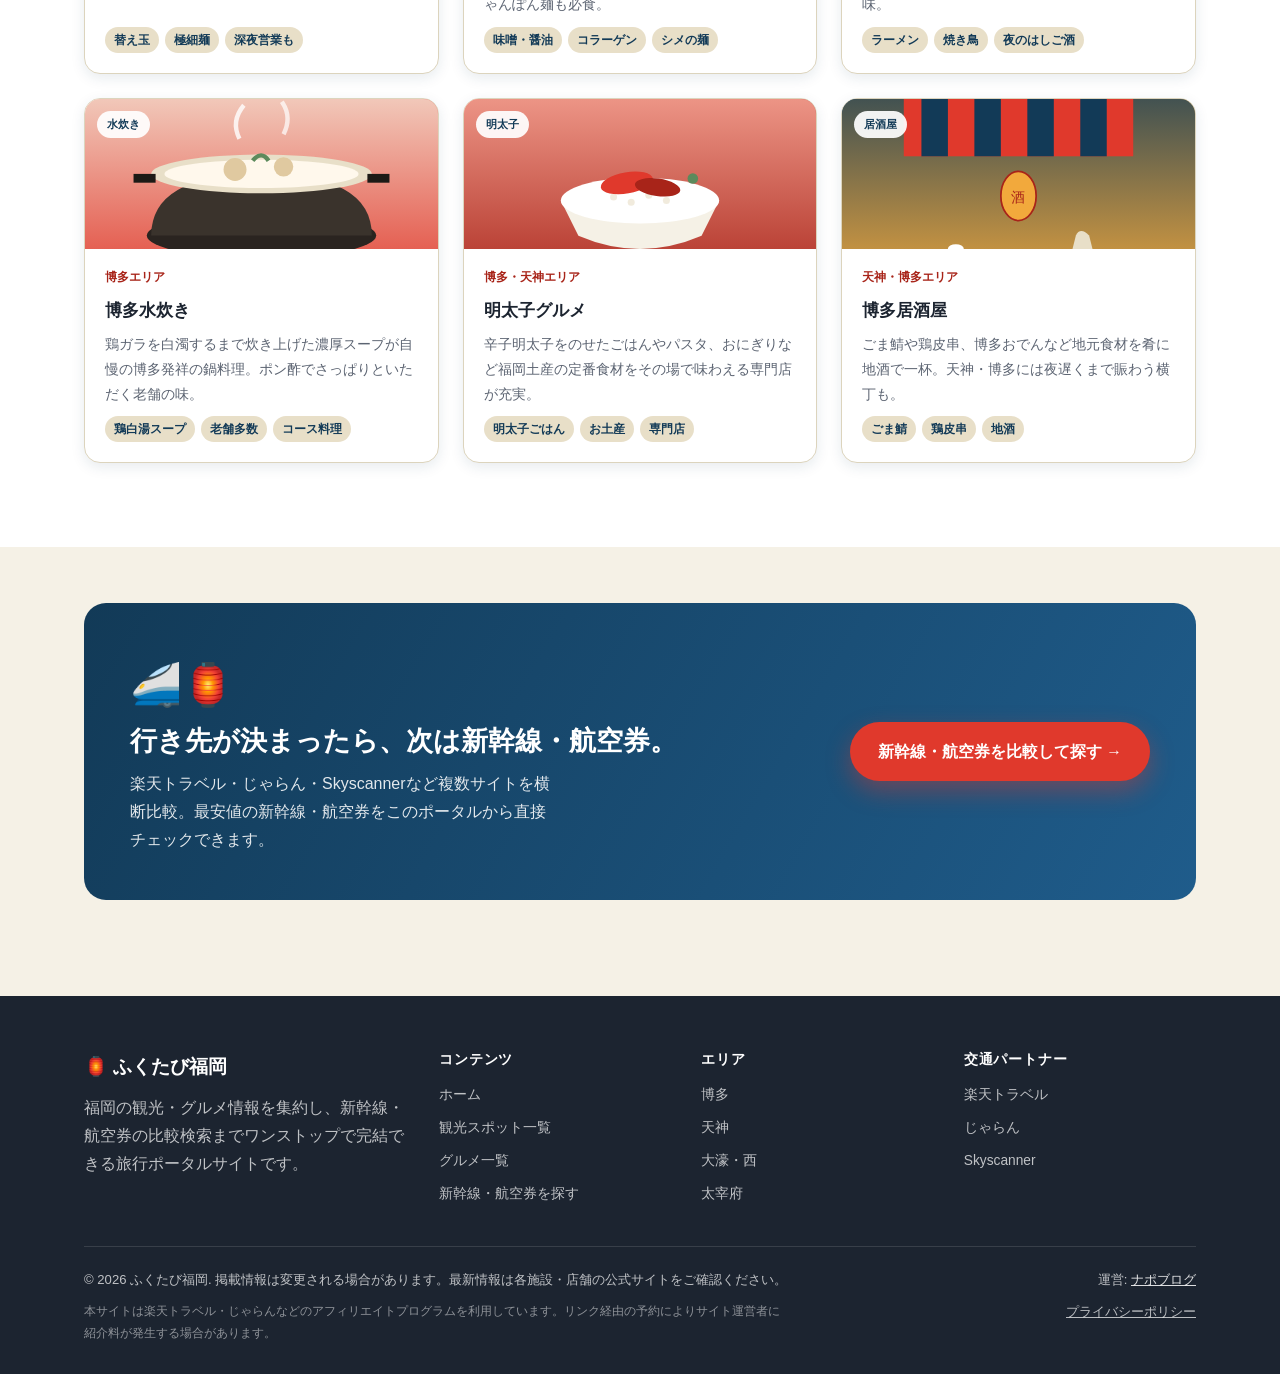
==== commit e96cfdec: "[site-credit] フッターに運営元(ナポブログ)へのリンクを追加 Co-Authored-By: Claude Opus 5.5 <noreply@anthropic.com>" ====
--- a/index.html
+++ b/index.html
@@ -294,6 +294,7 @@
     </div>
     <div class="footer-note">
       <span>© 2026 ふくたび福岡. 掲載情報は変更される場合があります。最新情報は各施設・店舗の公式サイトをご確認ください。</span>
+      <span>運営: <a href="https://napoblog.com/" style="color:rgba(255,255,255,0.85);text-decoration:underline;">ナポブログ</a></span>
       <span class="disclaimer">本サイトは楽天トラベル・じゃらんなどのアフィリエイトプログラムを利用しています。リンク経由の予約によりサイト運営者に紹介料が発生する場合があります。</span>
       <a href="privacy.html" style="color:rgba(255,255,255,0.7);text-decoration:underline;font-size:0.82rem;">プライバシーポリシー</a>
     </div>
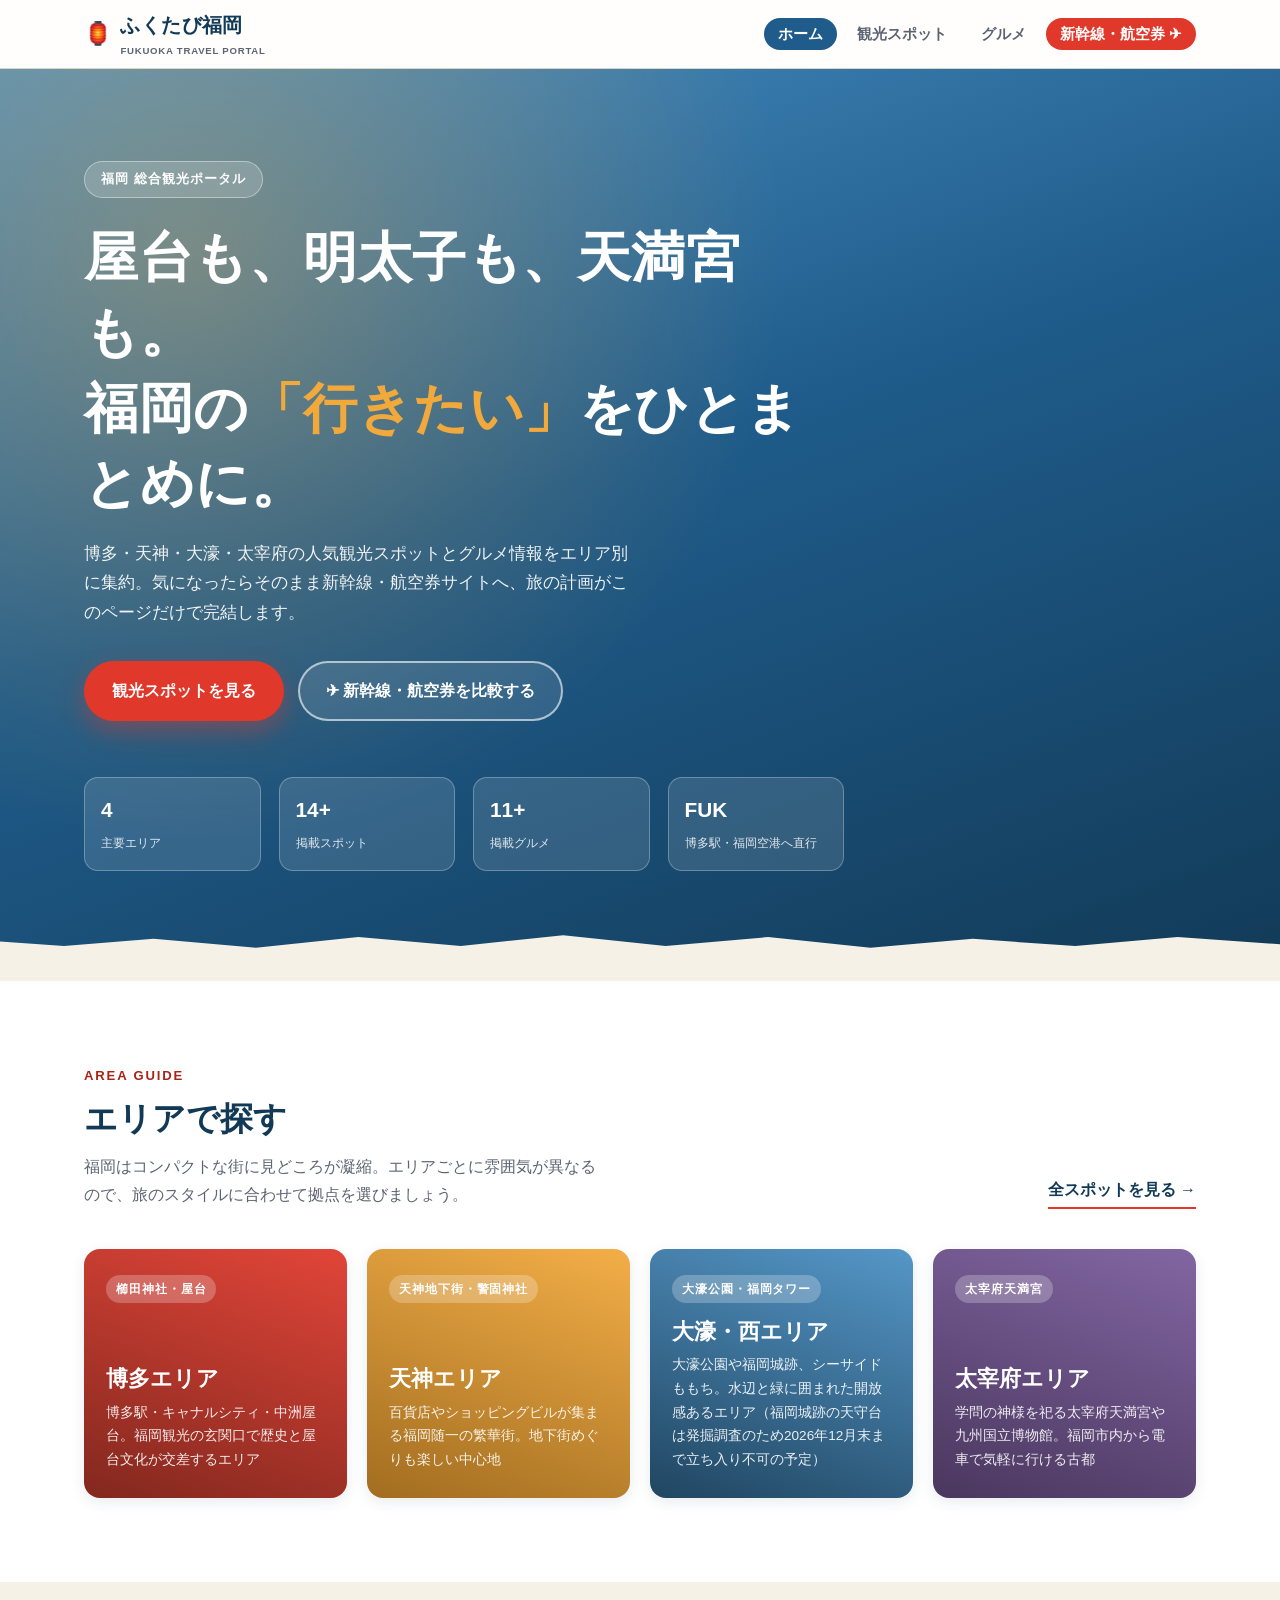
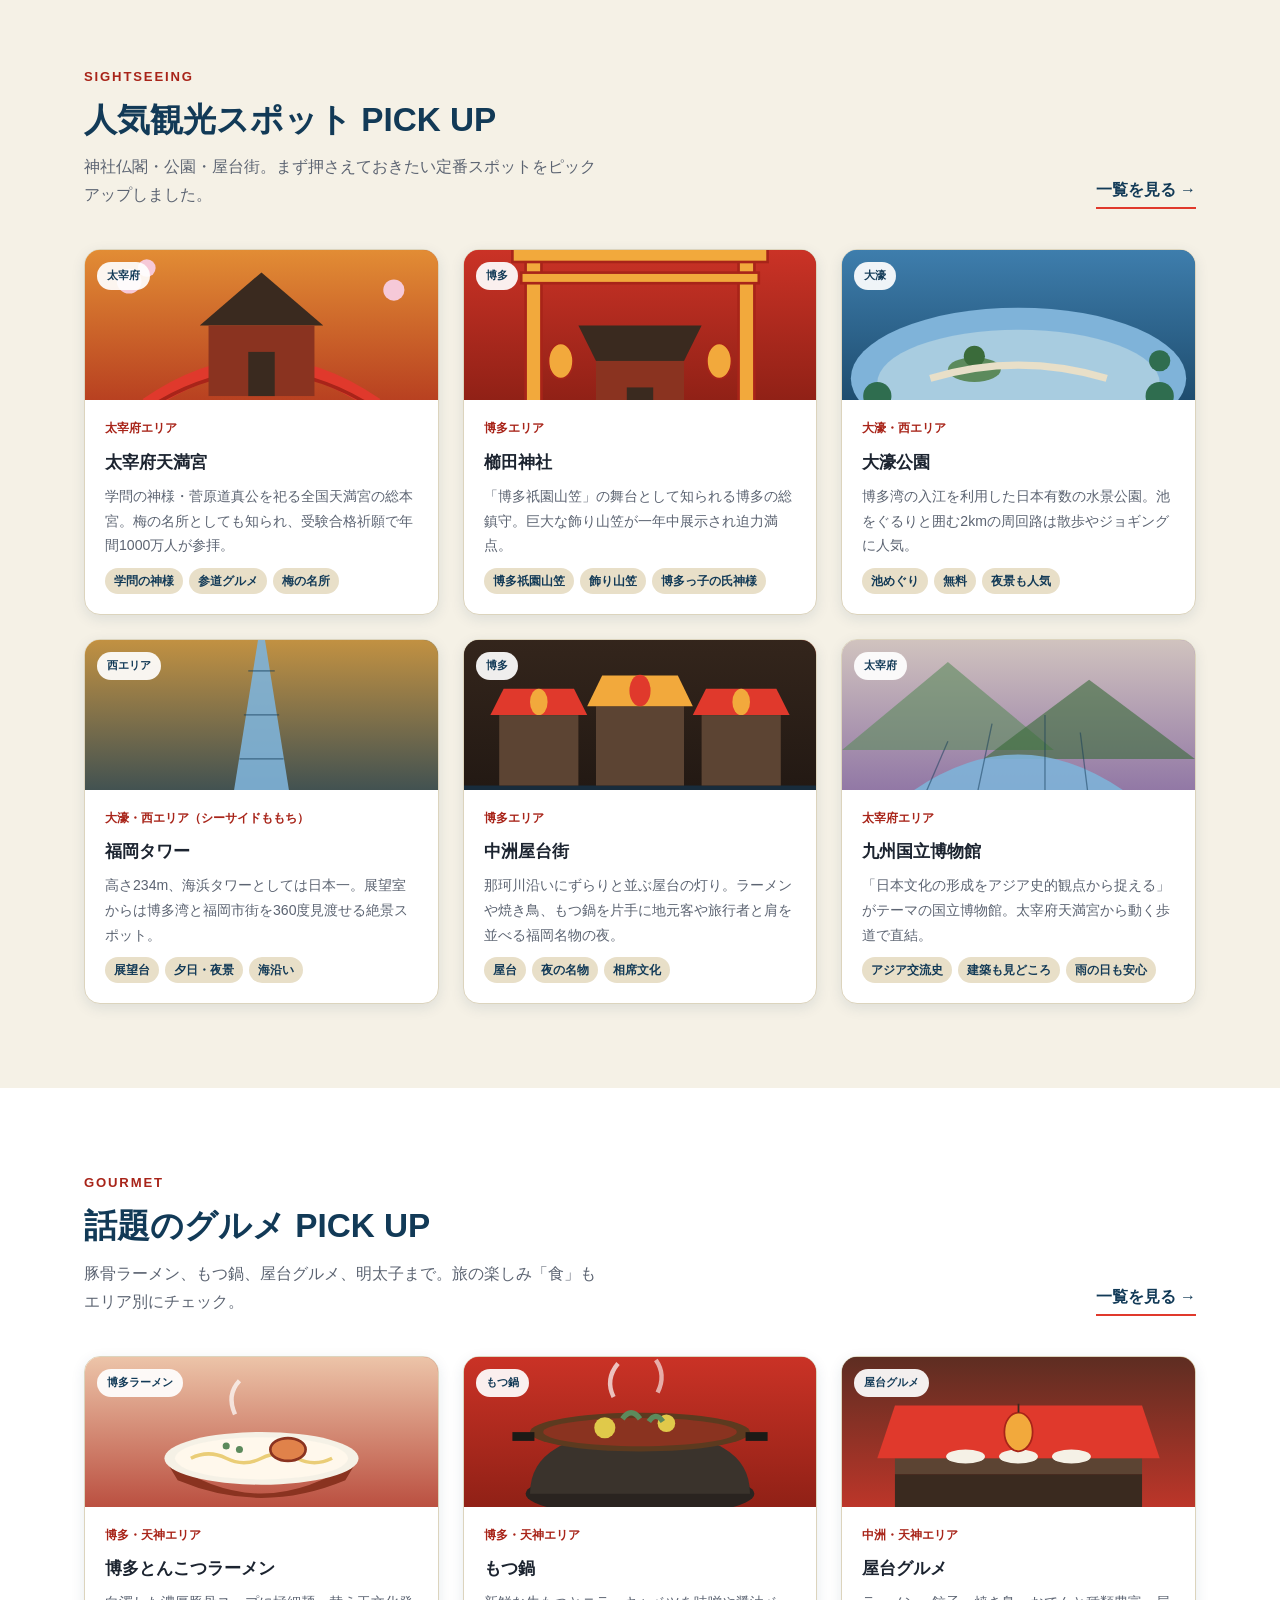
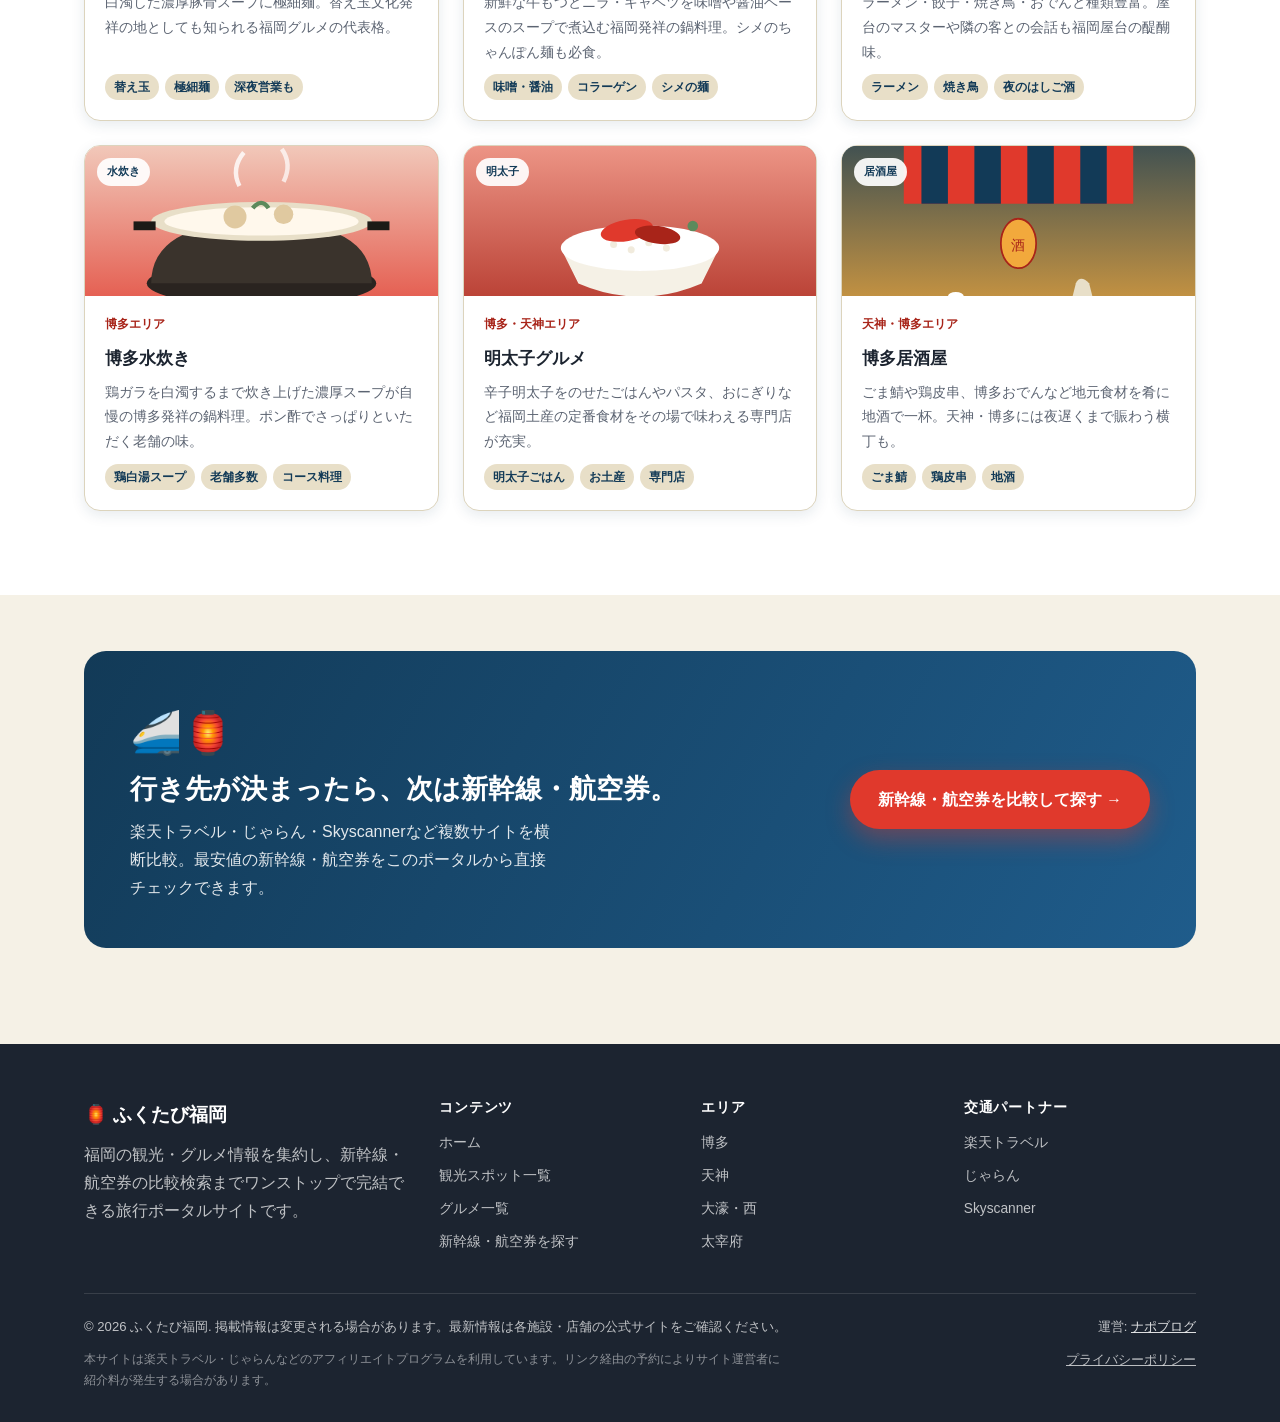
==== commit f6e1fcdc: "[auto-brushup] トップの大濠・西エリア紹介に福岡城跡天守台の立ち入り制限(2026年12月末まで予定)を追記" ====
--- a/index.html
+++ b/index.html
@@ -82,7 +82,7 @@
       <a class="area-card ohori" href="spots.html#area-ohori">
         <span class="tag">大濠公園・福岡タワー</span>
         <h3>大濠・西エリア</h3>
-        <p>大濠公園や福岡城跡、シーサイドももち。水辺と緑に囲まれた開放感あるエリア</p>
+        <p>大濠公園や福岡城跡、シーサイドももち。水辺と緑に囲まれた開放感あるエリア（福岡城跡の天守台は発掘調査のため2026年12月末まで立ち入り不可の予定）</p>
       </a>
       <a class="area-card dazaifu" href="spots.html#area-dazaifu">
         <span class="tag">太宰府天満宮</span>
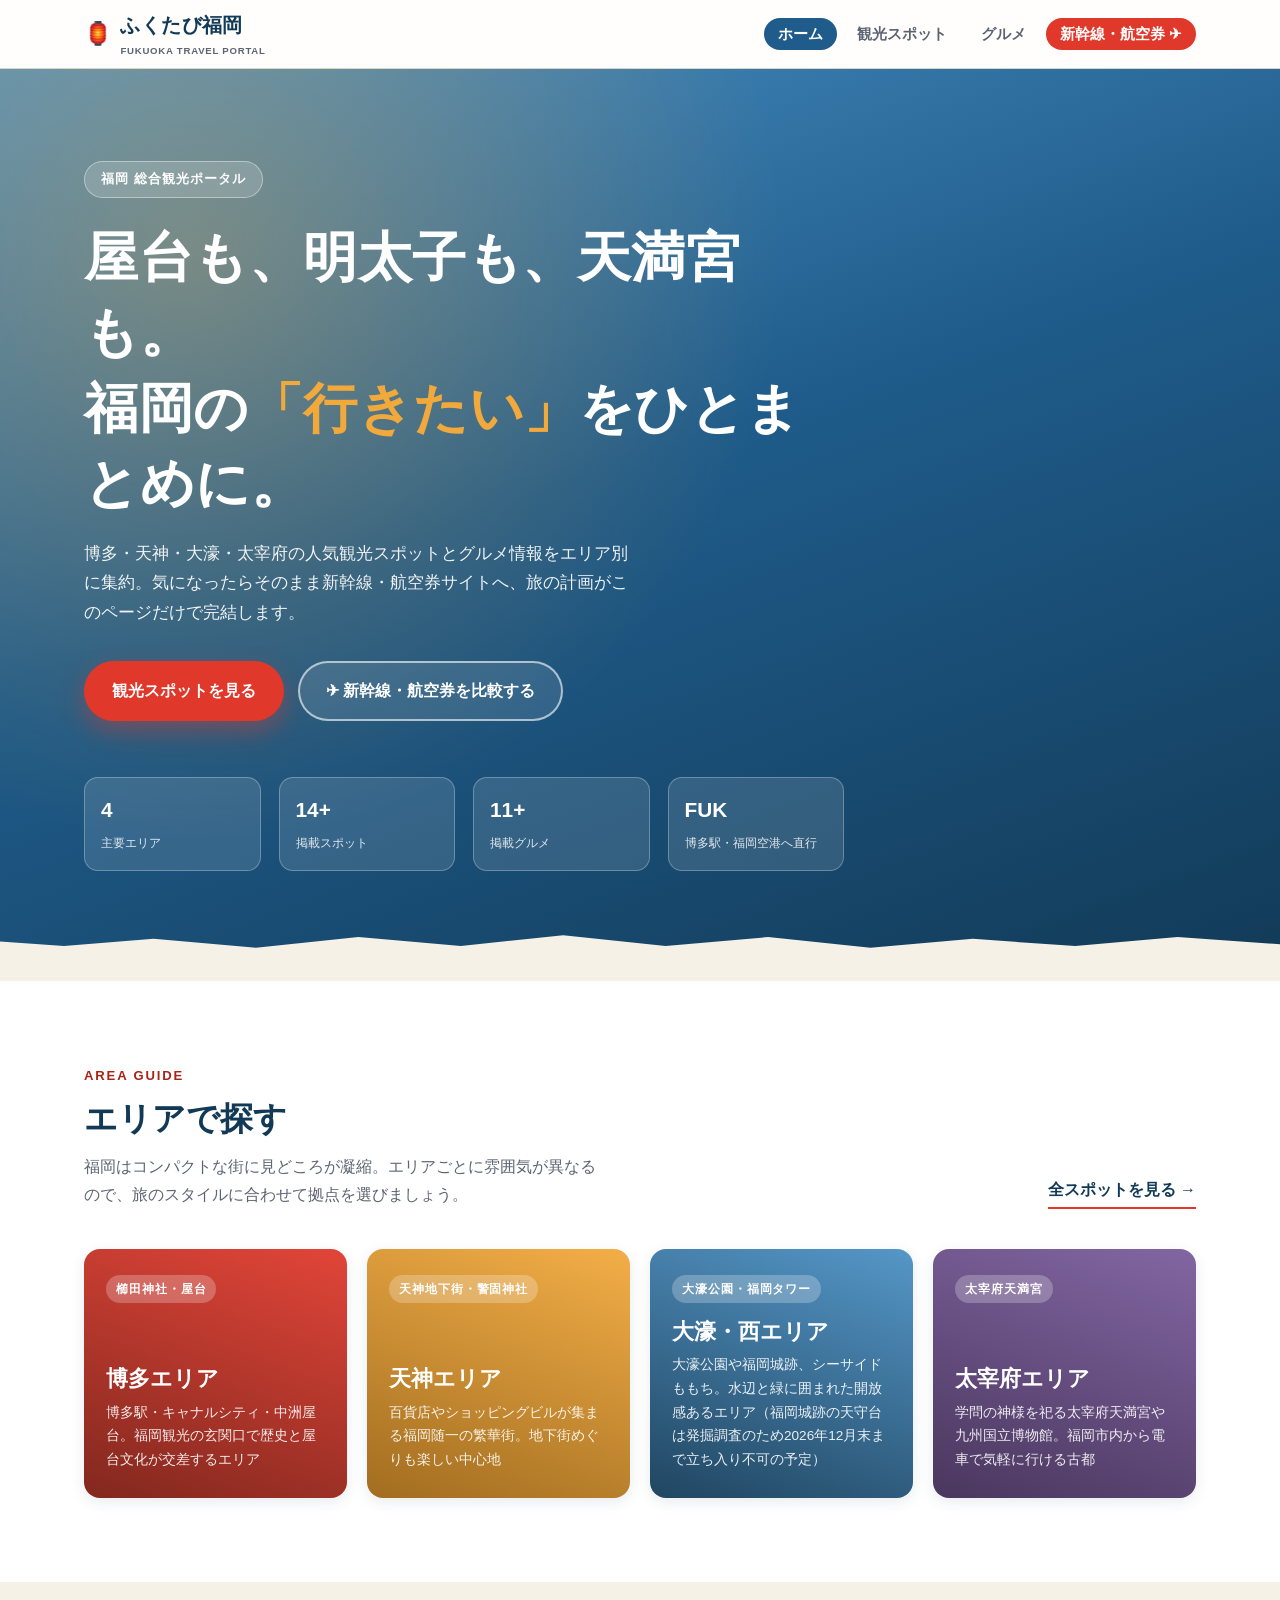
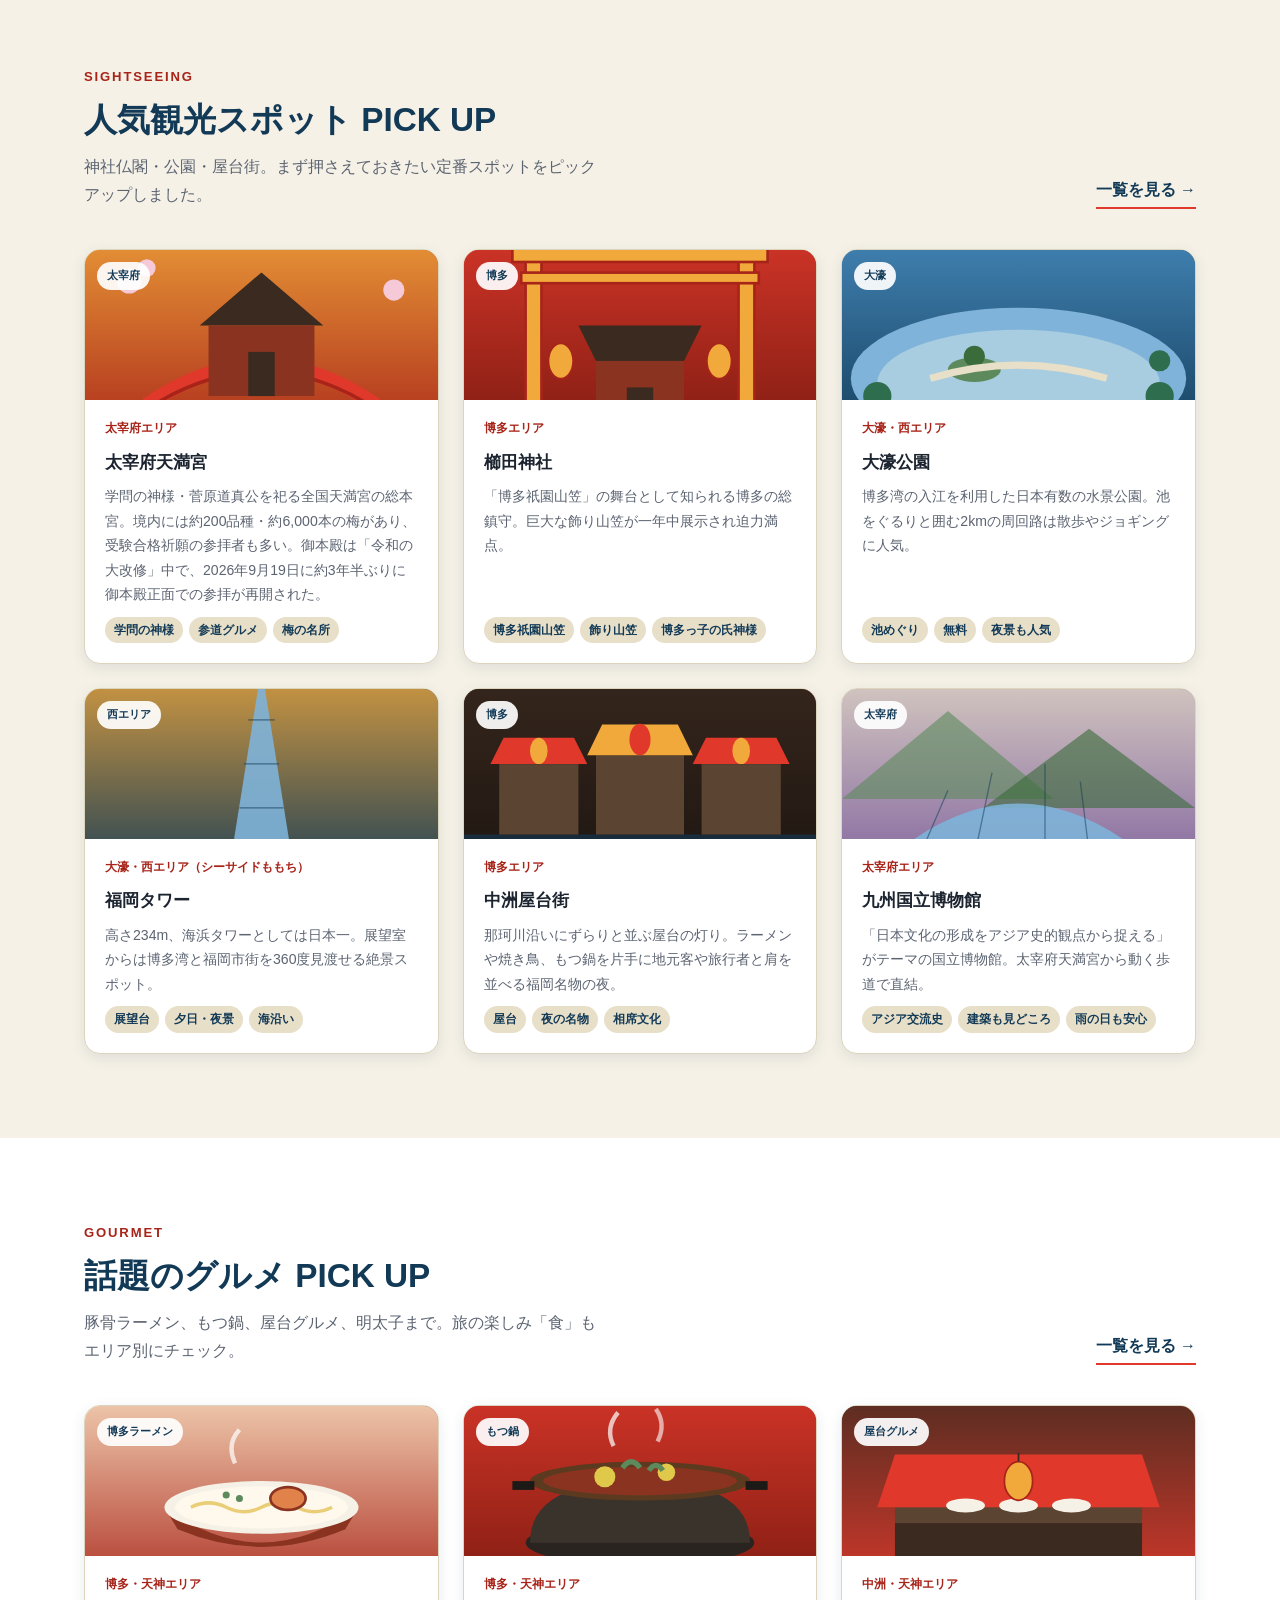
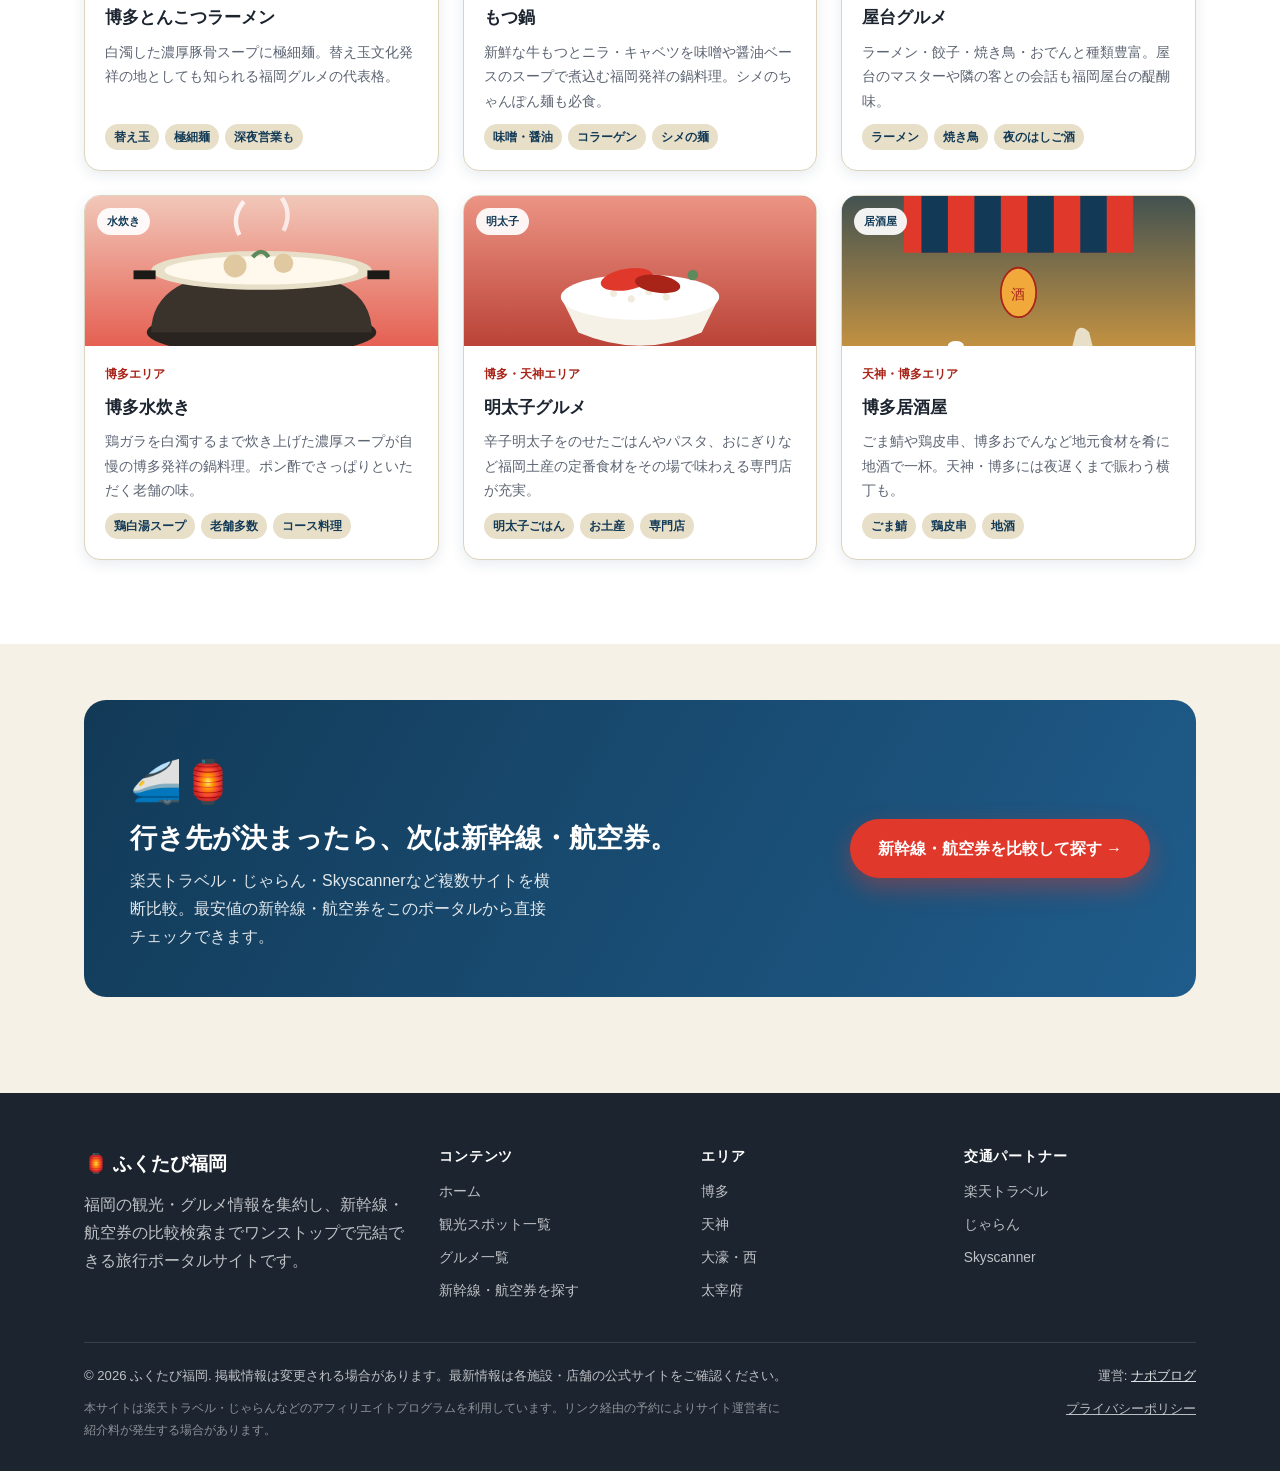
==== commit 0e1af78a: "[auto-brushup] トップのtitle/descriptionを主要スポット名入りに具体化、太宰府天満宮の説明を公式情報(梅約200品種6,000本・2026/9/19の御本殿正面参拝再開)" ====
--- a/index.html
+++ b/index.html
@@ -3,18 +3,18 @@
 <head>
 <meta charset="UTF-8">
 <meta name="viewport" content="width=device-width, initial-scale=1.0">
-<title>ふくたび福岡｜福岡の観光・グルメ・交通ポータル</title>
-<meta name="description" content="福岡（博多・天神・大濠・太宰府）の観光スポットとグルメ情報をエリア別に集約。新幹線・航空券の比較・予約サイトへもワンクリックでアクセスできる福岡旅行の総合ポータルサイトです。">
+<title>ふくたび福岡｜太宰府天満宮・大濠公園・中洲屋台の観光と博多グルメ、福岡への新幹線・航空券比較</title>
+<meta name="description" content="太宰府天満宮・櫛田神社・大濠公園・福岡タワー・中洲屋台など福岡の定番観光スポットと、博多とんこつラーメン・もつ鍋・水炊き・明太子を博多・天神・大濠・太宰府のエリア別に紹介。太宰府天満宮の御本殿正面参拝の再開など最新情報や、福岡への新幹線・航空券の比較サイトもまとめた福岡旅行ポータルです。">
 <link rel="icon" type="image/svg+xml" href="favicon.svg">
 <meta property="og:type" content="website">
 <meta property="og:site_name" content="ふくたび福岡">
-<meta property="og:title" content="ふくたび福岡｜福岡の観光・グルメ・交通ポータル">
-<meta property="og:description" content="福岡（博多・天神・大濠・太宰府）の観光スポットとグルメ情報をエリア別に集約。新幹線・航空券の比較・予約サイトへもワンクリックでアクセスできる福岡旅行の総合ポータルサイトです。">
+<meta property="og:title" content="ふくたび福岡｜太宰府天満宮・大濠公園・中洲屋台の観光と博多グルメ、福岡への新幹線・航空券比較">
+<meta property="og:description" content="太宰府天満宮・櫛田神社・大濠公園・福岡タワー・中洲屋台など福岡の定番観光スポットと、博多とんこつラーメン・もつ鍋・水炊き・明太子を博多・天神・大濠・太宰府のエリア別に紹介。太宰府天満宮の御本殿正面参拝の再開など最新情報や、福岡への新幹線・航空券の比較サイトもまとめた福岡旅行ポータルです。">
 <meta property="og:url" content="https://fukutabi-fukuoka.napoblog.com/">
 <meta property="og:image" content="https://fukutabi-fukuoka.napoblog.com/images/og-image.png">
 <meta property="og:locale" content="ja_JP">
 <meta name="twitter:card" content="summary_large_image">
-<meta name="twitter:title" content="ふくたび福岡｜福岡の観光・グルメ・交通ポータル">
+<meta name="twitter:title" content="ふくたび福岡｜太宰府天満宮・大濠公園・中洲屋台の観光と博多グルメ、福岡への新幹線・航空券比較">
 <meta name="twitter:description" content="福岡の観光スポット・グルメ・新幹線/航空券をまるごと1サイトに。">
 <meta name="twitter:image" content="https://fukutabi-fukuoka.napoblog.com/images/og-image.png">
 <link rel="stylesheet" href="css/style.css">
@@ -110,7 +110,7 @@
         <div class="card-body">
           <span class="area-label">太宰府エリア</span>
           <h3>太宰府天満宮</h3>
-          <p class="desc">学問の神様・菅原道真公を祀る全国天満宮の総本宮。梅の名所としても知られ、受験合格祈願で年間1000万人が参拝。</p>
+          <p class="desc">学問の神様・菅原道真公を祀る全国天満宮の総本宮。境内には約200品種・約6,000本の梅があり、受験合格祈願の参拝者も多い。御本殿は「令和の大改修」中で、2026年9月19日に約3年半ぶりに御本殿正面での参拝が再開された。</p>
           <div class="tag-row"><span>学問の神様</span><span>参道グルメ</span><span>梅の名所</span></div>
         </div>
       </div>
